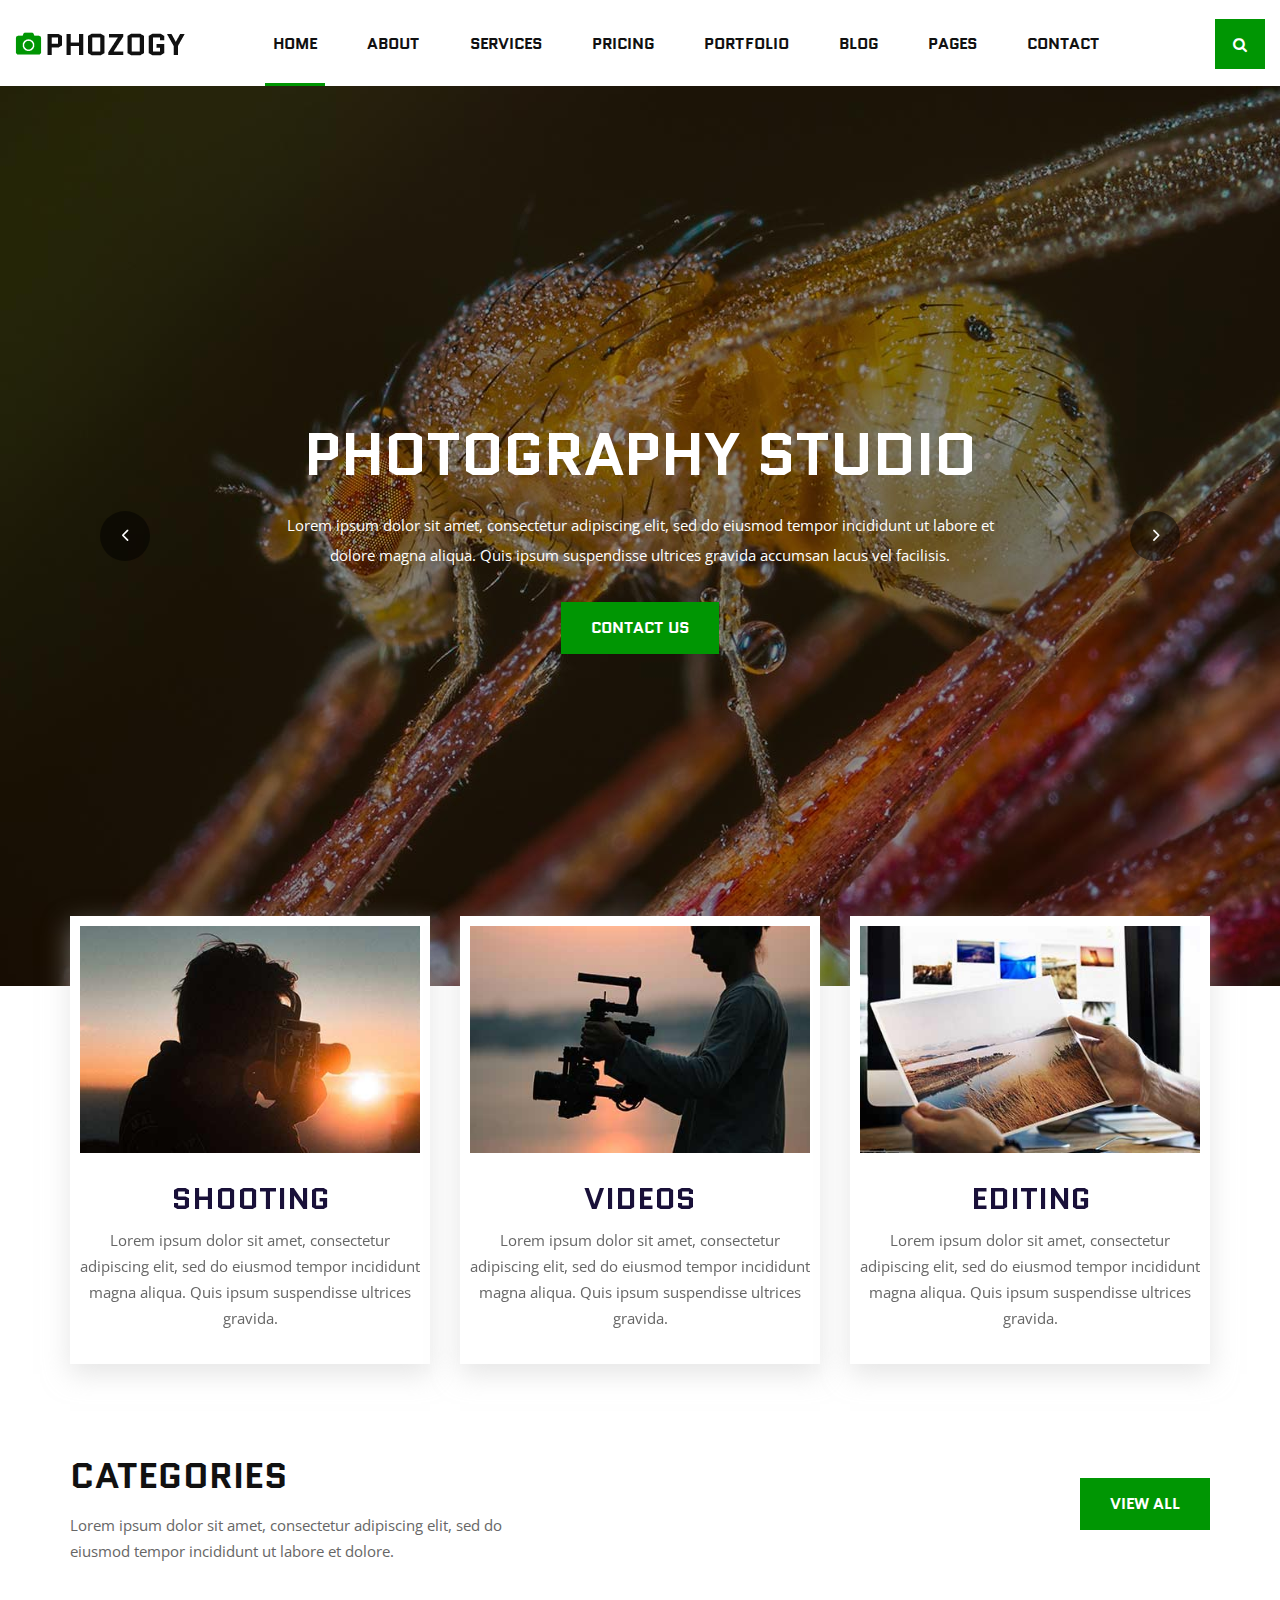
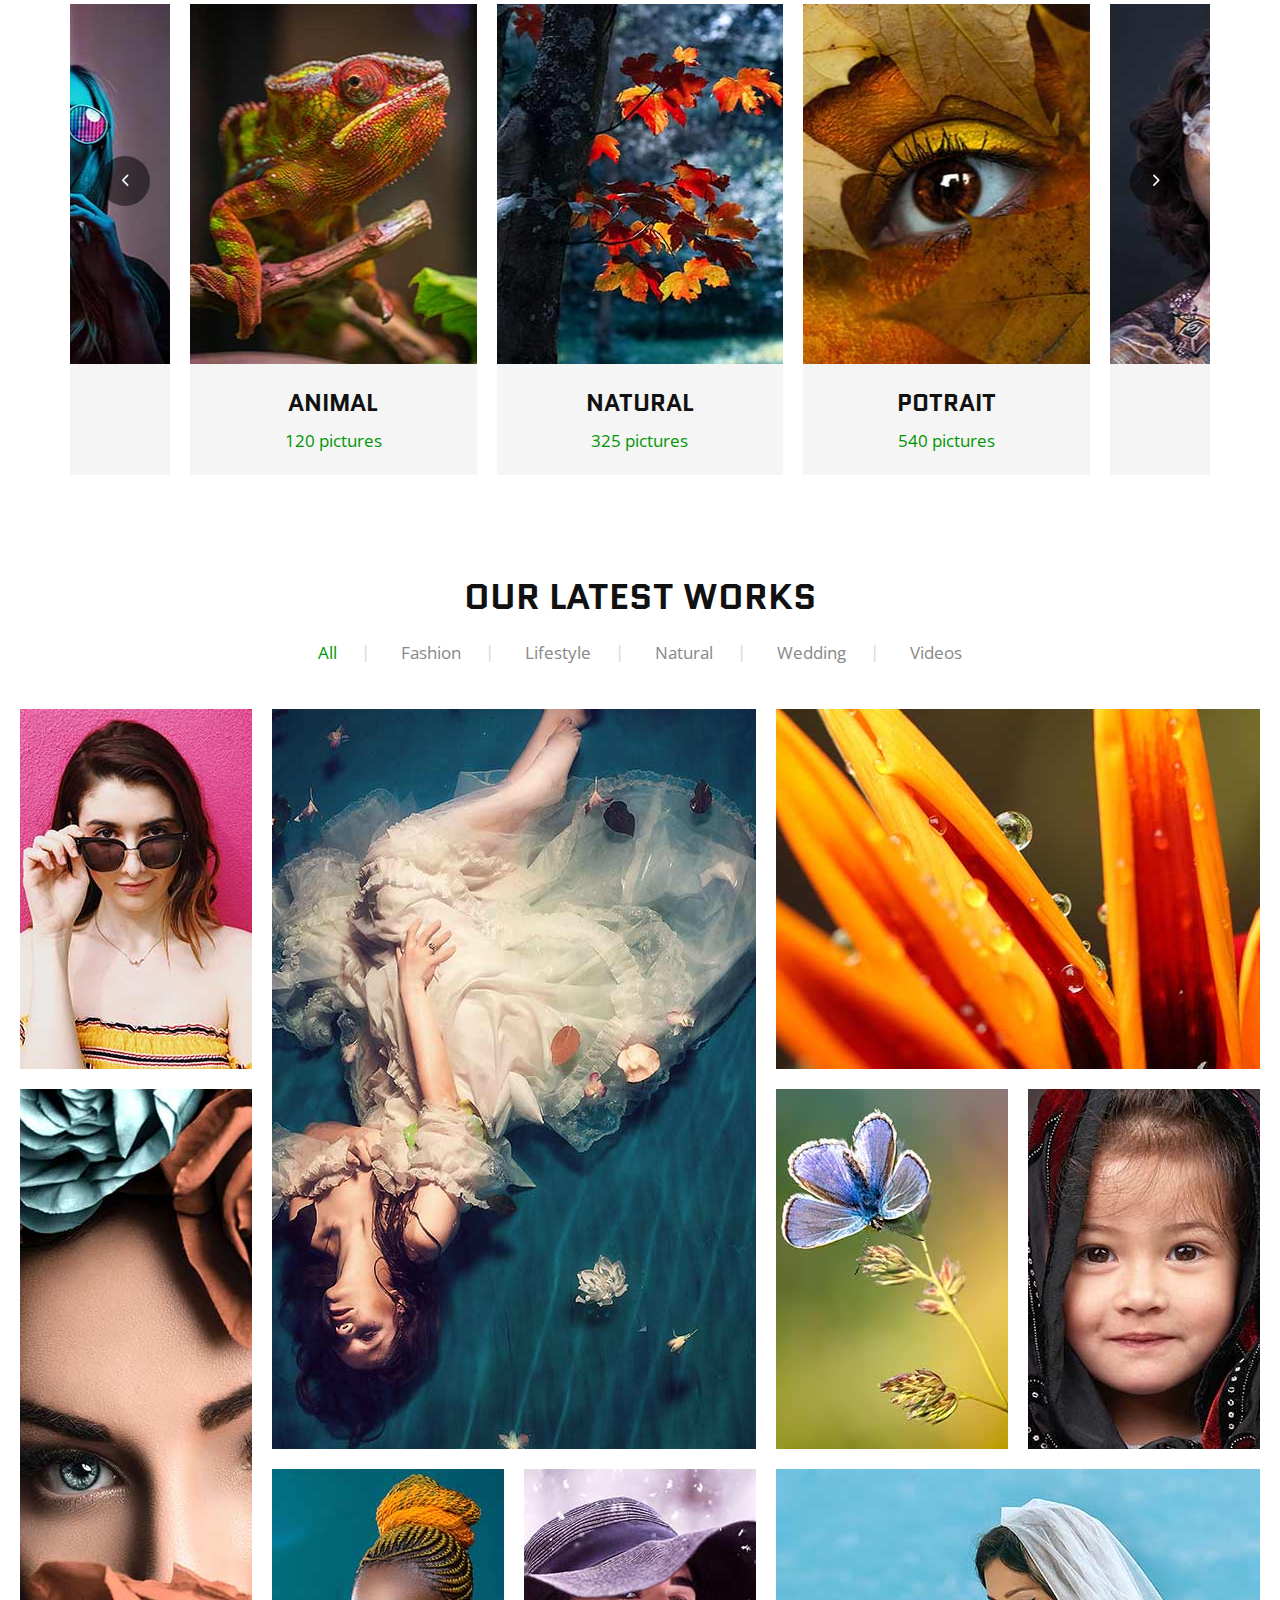
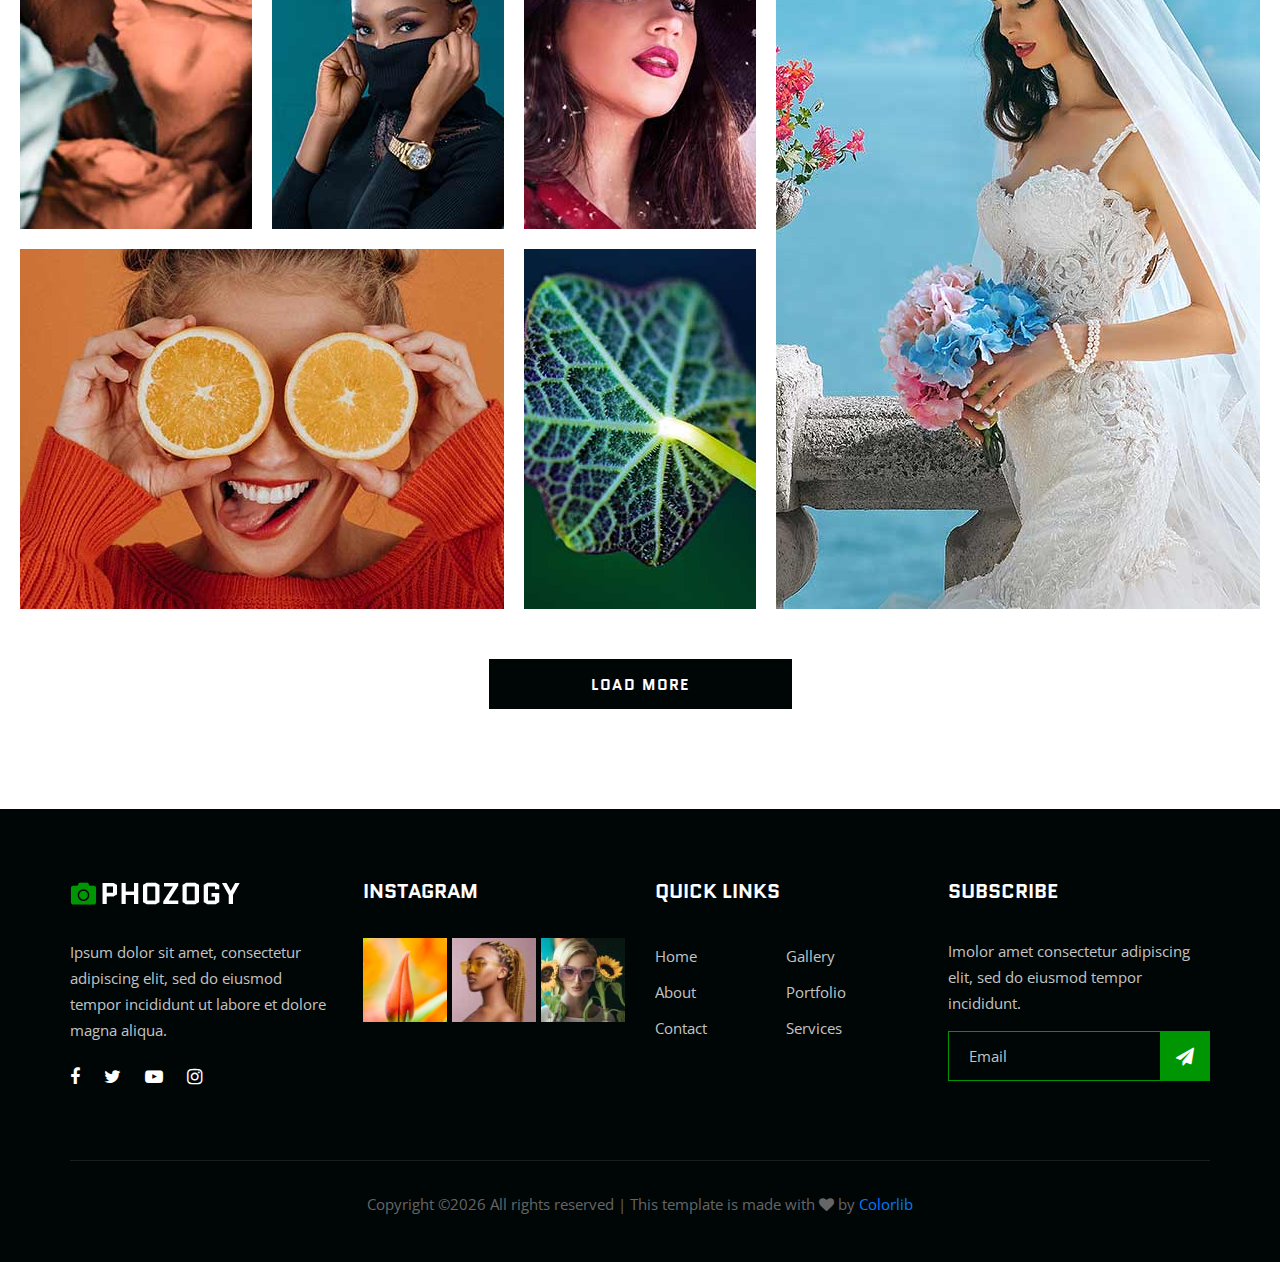
==== index.html @ abe6f46d "init" ====
<!DOCTYPE html>
<html lang="zxx">

<head>
    <meta charset="UTF-8">
    <meta name="description" content="Phozogy Template">
    <meta name="keywords" content="Phozogy, unica, creative, html">
    <meta name="viewport" content="width=device-width, initial-scale=1.0">
    <meta http-equiv="X-UA-Compatible" content="ie=edge">
    <title>Phozogy | Template</title>

    <!-- Google Font -->
    <link href="https://fonts.googleapis.com/css?family=Quantico:400,700&display=swap" rel="stylesheet">
    <link href="https://fonts.googleapis.com/css?family=Open+Sans:400,600,700&display=swap" rel="stylesheet">

    <!-- Css Styles -->
    <link rel="stylesheet" href="css/bootstrap.min.css" type="text/css">
    <link rel="stylesheet" href="css/font-awesome.min.css" type="text/css">
    <link rel="stylesheet" href="css/elegant-icons.css" type="text/css">
    <link rel="stylesheet" href="css/owl.carousel.min.css" type="text/css">
    <link rel="stylesheet" href="css/magnific-popup.css" type="text/css">
    <link rel="stylesheet" href="css/slicknav.min.css" type="text/css">
    <link rel="stylesheet" href="css/style.css" type="text/css">
</head>

<body>
    <!-- Page Preloder -->
    <div id="preloder">
        <div class="loader"></div>
    </div>

    <!-- Header Section Begin -->
    <header class="header-section">
        <div class="container-fluid">
            <div class="row">
                <div class="col-lg-12">
                    <div class="logo">
                        <a href="./index.html">
                            <img src="img/logo.png" alt="">
                        </a>
                    </div>
                    <nav class="nav-menu mobile-menu">
                        <ul>
                            <li class="active"><a href="./index.html">Home</a></li>
                            <li><a href="./about.html">About</a></li>
                            <li><a href="./services.html">Services</a></li>
                            <li><a href="./pricing.html">Pricing</a></li>
                            <li><a href="./portfolio.html">Portfolio</a></li>
                            <li><a href="./blog.html">Blog</a></li>
                            <li><a href="#">Pages</a>
                                <ul class="dropdown">
                                    <li><a href="./gallery.html">Gallery</a></li>
                                    <li><a href="./portfolio-details.html">Portfolio Details</a></li>
                                    <li><a href="./blog-details.html">Blog Details</a></li>
                                </ul>
                            </li>
                            <li><a href="./contact.html">Contact</a></li>
                        </ul>
                    </nav>
                    <div class="top-search search-switch">
                        <i class="fa fa-search"></i>
                    </div>
                    <div id="mobile-menu-wrap"></div>
                </div>
            </div>
        </div>
    </header>
    <!-- Header End -->

    <!-- Hero Section Begin -->
    <section class="hero-section">
        <div class="hs-slider owl-carousel">
            <div class="hs-item set-bg" data-setbg="img/hero/hero-1.jpg">
                <div class="container">
                    <div class="row">
                        <div class="col-lg-12">
                            <div class="hs-text">
                                <h2>Photography Studio</h2>
                                <p>Lorem ipsum dolor sit amet, consectetur adipiscing elit, sed do eiusmod tempor
                                    incididunt ut labore et<br /> dolore magna aliqua. Quis ipsum suspendisse ultrices
                                    gravida accumsan lacus vel facilisis.</p>
                                <a href="#" class="primary-btn">Contact us</a>
                            </div>
                        </div>
                    </div>
                </div>
            </div>
            <div class="hs-item set-bg" data-setbg="img/hero/hero-2.jpg">
                <div class="container">
                    <div class="row">
                        <div class="col-lg-12">
                            <div class="hs-text">
                                <h2>Photography Studio</h2>
                                <p>Lorem ipsum dolor sit amet, consectetur adipiscing elit, sed do eiusmod tempor
                                    incididunt ut labore et<br /> dolore magna aliqua. Quis ipsum suspendisse ultrices
                                    gravida accumsan lacus vel facilisis.</p>
                                <a href="#" class="primary-btn">Contact us</a>
                            </div>
                        </div>
                    </div>
                </div>
            </div>
        </div>
    </section>
    <!-- Hero Section End -->

    <!-- Services Section Begin -->
    <section class="services-section spad">
        <div class="container">
            <div class="row">
                <div class="col-lg-4 col-md-6 col-sm-6">
                    <div class="services-item">
                        <img src="img/services/service-1.jpg" alt="">
                        <h3>Shooting</h3>
                        <p>Lorem ipsum dolor sit amet, consectetur adipiscing elit, sed do eiusmod tempor incididunt
                            magna aliqua. Quis ipsum suspendisse ultrices gravida.</p>
                    </div>
                </div>
                <div class="col-lg-4 col-md-6 col-sm-6">
                    <div class="services-item">
                        <img src="img/services/service-2.jpg" alt="">
                        <h3>Videos</h3>
                        <p>Lorem ipsum dolor sit amet, consectetur adipiscing elit, sed do eiusmod tempor incididunt
                            magna aliqua. Quis ipsum suspendisse ultrices gravida.</p>
                    </div>
                </div>
                <div class="col-lg-4 col-md-6 col-sm-6">
                    <div class="services-item">
                        <img src="img/services/service-3.jpg" alt="">
                        <h3>Editing</h3>
                        <p>Lorem ipsum dolor sit amet, consectetur adipiscing elit, sed do eiusmod tempor incididunt
                            magna aliqua. Quis ipsum suspendisse ultrices gravida.</p>
                    </div>
                </div>
            </div>
        </div>
    </section>
    <!-- Services Section End -->

    <!-- Categories Section Begin -->
    <section class="categories-section">
        <div class="container">
            <div class="row">
                <div class="col-lg-6 col-md-6">
                    <div class="section-title">
                        <h2>Categories</h2>
                        <p>Lorem ipsum dolor sit amet, consectetur adipiscing elit, sed do<br /> eiusmod tempor
                            incididunt ut labore et dolore.</p>
                    </div>
                </div>
                <div class="col-lg-6 col-md-6">
                    <div class="right-btn"><a href="#" class="primary-btn">VIew all</a></div>
                </div>
            </div>
            <div class="categories-slider owl-carousel">
                <div class="cs-item">
                    <div class="cs-pic set-bg" data-setbg="img/categories/cat-1.jpg"></div>
                    <div class="cs-text">
                        <h4>Animal</h4>
                        <span>120 pictures</span>
                    </div>
                </div>
                <div class="cs-item">
                    <div class="cs-pic set-bg" data-setbg="img/categories/cat-2.jpg"></div>
                    <div class="cs-text">
                        <h4>Natural</h4>
                        <span>325 pictures</span>
                    </div>
                </div>
                <div class="cs-item">
                    <div class="cs-pic set-bg" data-setbg="img/categories/cat-3.jpg"></div>
                    <div class="cs-text">
                        <h4>Potrait</h4>
                        <span>540 pictures</span>
                    </div>
                </div>
                <div class="cs-item">
                    <div class="cs-pic set-bg" data-setbg="img/categories/cat-4.jpg"></div>
                    <div class="cs-text">
                        <h4>Animal</h4>
                        <span>120 pictures</span>
                    </div>
                </div>
                <div class="cs-item">
                    <div class="cs-pic set-bg" data-setbg="img/categories/cat-5.jpg"></div>
                    <div class="cs-text">
                        <h4>Animal</h4>
                        <span>120 pictures</span>
                    </div>
                </div>
            </div>
        </div>
    </section>
    <!-- Categories Section End -->

    <!-- Portfolio Section Begin -->
    <section class="portfolio-section spad">
        <div class="container">
            <div class="row">
                <div class="col-lg-12">
                    <div class="section-title">
                        <h2>Our latest works</h2>
                    </div>
                    <div class="filter-controls">
                        <ul>
                            <li class="active" data-filter="*">All</li>
                            <li data-filter=".fashion">Fashion</li>
                            <li data-filter=".lifestyle">Lifestyle</li>
                            <li data-filter=".natural">Natural</li>
                            <li data-filter=".wedding">Wedding</li>
                            <li data-filter=".videos">Videos</li>
                        </ul>
                    </div>
                </div>
            </div>
        </div>
        <div class="container-fluid">
            <div class="row">
                <div class="col-lg-12 p-0">
                    <div class="portfolio-filter">
                        <div class="pf-item set-bg fashion" data-setbg="img/portfolio/pf-1.jpg">
                            <a href="img/portfolio/pf-1.jpg" class="pf-icon image-popup"><span class="icon_plus"></span></a>
                            <div class="pf-text">
                                <h4>COLORS SPEAK</h4>
                                <span>Fashion</span>
                            </div>
                        </div>
                        <div class="pf-item large-width large-height set-bg lifestyle"
                            data-setbg="img/portfolio/pf-2.jpg">
                            <a href="img/portfolio/pf-2.jpg" class="pf-icon image-popup"><span class="icon_plus"></span></a>
                            <div class="pf-text">
                                <h4>COLORS SPEAK</h4>
                                <span>Fashion</span>
                            </div>
                        </div>
                        <div class="pf-item large-width set-bg natural" data-setbg="img/portfolio/pf-3.jpg">
                            <a href="img/portfolio/pf-3.jpg" class="pf-icon image-popup"><span class="icon_plus"></span></a>
                            <div class="pf-text">
                                <h4>COLORS SPEAK</h4>
                                <span>Fashion</span>
                            </div>
                        </div>
                        <div class="pf-item large-height set-bg wedding" data-setbg="img/portfolio/pf-4.jpg">
                            <a href="img/portfolio/pf-4.jpg" class="pf-icon image-popup"><span class="icon_plus"></span></a>
                            <div class="pf-text">
                                <h4>COLORS SPEAK</h4>
                                <span>Fashion</span>
                            </div>
                        </div>
                        <div class="pf-item set-bg lifestyle" data-setbg="img/portfolio/pf-7.jpg">
                            <a href="img/portfolio/pf-7.jpg" class="pf-icon image-popup"><span class="icon_plus"></span></a>
                            <div class="pf-text">
                                <h4>COLORS SPEAK</h4>
                                <span>Fashion</span>
                            </div>
                        </div>
                        <div class="pf-item set-bg natural" data-setbg="img/portfolio/pf-8.jpg">
                            <a href="img/portfolio/pf-8.jpg" class="pf-icon image-popup"><span class="icon_plus"></span></a>
                            <div class="pf-text">
                                <h4>COLORS SPEAK</h4>
                                <span>Fashion</span>
                            </div>
                        </div>
                        <div class="pf-item set-bg videos" data-setbg="img/portfolio/pf-5.jpg">
                            <a href="img/portfolio/pf-5.jpg" class="pf-icon image-popup"><span class="icon_plus"></span></a>
                            <div class="pf-text">
                                <h4>COLORS SPEAK</h4>
                                <span>Fashion</span>
                            </div>
                        </div>
                        <div class="pf-item set-bg fashion" data-setbg="img/portfolio/pf-6.jpg">
                            <a href="img/portfolio/pf-6.jpg" class="pf-icon image-popup"><span class="icon_plus"></span></a>
                            <div class="pf-text">
                                <h4>COLORS SPEAK</h4>
                                <span>Fashion</span>
                            </div>
                        </div>
                        <div class="pf-item large-width set-bg videos" data-setbg="img/portfolio/pf-10.jpg">
                            <a href="img/portfolio/pf-10.jpg" class="pf-icon image-popup"><span class="icon_plus"></span></a>
                            <div class="pf-text">
                                <h4>COLORS SPEAK</h4>
                                <span>Fashion</span>
                            </div>
                        </div>
                        <div class="pf-item set-bg fashion" data-setbg="img/portfolio/pf-11.jpg">
                            <a href="img/portfolio/pf-11.jpg" class="pf-icon image-popup"><span class="icon_plus"></span></a>
                            <div class="pf-text">
                                <h4>COLORS SPEAK</h4>
                                <span>Fashion</span>
                            </div>
                        </div>
                        <div class="pf-item large-width large-height set-bg wedding"
                            data-setbg="img/portfolio/pf-9.jpg">
                            <a href="img/portfolio/pf-9.jpg" class="pf-icon image-popup"><span class="icon_plus"></span></a>
                            <div class="pf-text">
                                <h4>COLORS SPEAK</h4>
                                <span>Fashion</span>
                            </div>
                        </div>
                    </div>
                </div>
            </div>
        </div>
        <div class="load-more-btn">
            <a href="#">Load More</a>
        </div>
    </section>
    <!-- Portfolio Section End -->

    <!-- Footer Section Begin -->
    <footer class="footer-section">
        <div class="container">
            <div class="row">
                <div class="col-lg-3 col-md-6 col-sm-6">
                    <div class="fs-about">
                        <div class="fa-logo">
                            <a href="#">
                                <img src="img/f-logo.png" alt="">
                            </a>
                        </div>
                        <p>Ipsum dolor sit amet, consectetur adipiscing elit, sed do eiusmod tempor incididunt ut labore
                            et dolore magna aliqua.</p>
                        <div class="fa-social">
                            <a href="#"><i class="fa fa-facebook"></i></a>
                            <a href="#"><i class="fa fa-twitter"></i></a>
                            <a href="#"><i class="fa fa-youtube-play"></i></a>
                            <a href="#"><i class="fa fa-instagram"></i></a>
                        </div>
                    </div>
                </div>
                <div class="col-lg-3 col-md-6 col-sm-6">
                    <div class="fs-widget">
                        <h5>Instagram</h5>
                        <div class="fw-instagram">
                            <img src="img/instagram/insta-1.jpg" alt="">
                            <img src="img/instagram/insta-2.jpg" alt="">
                            <img src="img/instagram/insta-3.jpg" alt="">
                        </div>
                    </div>
                </div>
                <div class="col-lg-3 col-md-6 col-sm-6">
                    <div class="fs-widget">
                        <h5>Quick links</h5>
                        <ul>
                            <li><a href="#">Home</a></li>
                            <li><a href="#">About</a></li>
                            <li><a href="#">Contact</a></li>
                        </ul>
                        <ul>
                            <li><a href="#">Gallery</a></li>
                            <li><a href="#">Portfolio</a></li>
                            <li><a href="#">Services</a></li>
                        </ul>
                    </div>
                </div>
                <div class="col-lg-3 col-md-6 col-sm-6">
                    <div class="fs-widget">
                        <h5>Subscribe</h5>
                        <p>Imolor amet consectetur adipiscing elit, sed do eiusmod tempor incididunt.</p>
                        <div class="fw-subscribe">
                            <form action="#">
                                <input type="text" placeholder="Email">
                                <button type="submit"><i class="fa fa-send"></i></button>
                            </form>
                        </div>
                    </div>
                </div>
                <div class="col-lg-12">
                    <div class="copyright-text">
                        <p><!-- Link back to Colorlib can't be removed. Template is licensed under CC BY 3.0. -->
  Copyright &copy;<script>document.write(new Date().getFullYear());</script> All rights reserved | This template is made with <i class="fa fa-heart" aria-hidden="true"></i> by <a href="https://colorlib.com" target="_blank">Colorlib</a>
  <!-- Link back to Colorlib can't be removed. Template is licensed under CC BY 3.0. --></p>
                    </div>
                </div>
            </div>
        </div>
    </footer>
    <!-- Footer Section End -->

    <!-- Search model Begin -->
    <div class="search-model">
        <div class="h-100 d-flex align-items-center justify-content-center">
            <div class="search-close-switch">+</div>
            <form class="search-model-form">
                <input type="text" id="search-input" placeholder="Search here.....">
            </form>
        </div>
    </div>
    <!-- Search model end -->

    <!-- Js Plugins -->
    <script src="js/jquery-3.3.1.min.js"></script>
    <script src="js/bootstrap.min.js"></script>
    <script src="js/jquery.magnific-popup.min.js"></script>
    <script src="js/isotope.pkgd.min.js"></script>
    <script src="js/masonry.pkgd.min.js"></script>
    <script src="js/jquery.slicknav.js"></script>
    <script src="js/owl.carousel.min.js"></script>
    <script src="js/main.js"></script>
</body>

</html>
---- css/elegant-icons.css ----
@font-face {
	font-family: 'ElegantIcons';
	src:url('../fonts/ElegantIcons.eot');
	src:url('../fonts/ElegantIcons.eot?#iefix') format('embedded-opentype'),
		url('../fonts/ElegantIcons.woff') format('woff'),
		url('../fonts/ElegantIcons.ttf') format('truetype'),
		url('../fonts/ElegantIcons.svg#ElegantIcons') format('svg');
	font-weight: normal;
	font-style: normal;
}

/* Use the following CSS code if you want to use data attributes for inserting your icons */
[data-icon]:before {
	font-family: 'ElegantIcons';
	content: attr(data-icon);
	speak: none;
	font-weight: normal;
	font-variant: normal;
	text-transform: none;
	line-height: 1;
	-webkit-font-smoothing: antialiased;
	-moz-osx-font-smoothing: grayscale;
}

/* Use the following CSS code if you want to have a class per icon */
/*
Instead of a list of all class selectors,
you can use the generic selector below, but it's slower:
[class*="your-class-prefix"] {
*/
.arrow_up, .arrow_down, .arrow_left, .arrow_right, .arrow_left-up, .arrow_right-up, .arrow_right-down, .arrow_left-down, .arrow-up-down, .arrow_up-down_alt, .arrow_left-right_alt, .arrow_left-right, .arrow_expand_alt2, .arrow_expand_alt, .arrow_condense, .arrow_expand, .arrow_move, .arrow_carrot-up, .arrow_carrot-down, .arrow_carrot-left, .arrow_carrot-right, .arrow_carrot-2up, .arrow_carrot-2down, .arrow_carrot-2left, .arrow_carrot-2right, .arrow_carrot-up_alt2, .arrow_carrot-down_alt2, .arrow_carrot-left_alt2, .arrow_carrot-right_alt2, .arrow_carrot-2up_alt2, .arrow_carrot-2down_alt2, .arrow_carrot-2left_alt2, .arrow_carrot-2right_alt2, .arrow_triangle-up, .arrow_triangle-down, .arrow_triangle-left, .arrow_triangle-right, .arrow_triangle-up_alt2, .arrow_triangle-down_alt2, .arrow_triangle-left_alt2, .arrow_triangle-right_alt2, .arrow_back, .icon_minus-06, .icon_plus, .icon_close, .icon_check, .icon_minus_alt2, .icon_plus_alt2, .icon_close_alt2, .icon_check_alt2, .icon_zoom-out_alt, .icon_zoom-in_alt, .icon_search, .icon_box-empty, .icon_box-selected, .icon_minus-box, .icon_plus-box, .icon_box-checked, .icon_circle-empty, .icon_circle-slelected, .icon_stop_alt2, .icon_stop, .icon_pause_alt2, .icon_pause, .icon_menu, .icon_menu-square_alt2, .icon_menu-circle_alt2, .icon_ul, .icon_ol, .icon_adjust-horiz, .icon_adjust-vert, .icon_document_alt, .icon_documents_alt, .icon_pencil, .icon_pencil-edit_alt, .icon_pencil-edit, .icon_folder-alt, .icon_folder-open_alt, .icon_folder-add_alt, .icon_info_alt, .icon_error-oct_alt, .icon_error-circle_alt, .icon_error-triangle_alt, .icon_question_alt2, .icon_question, .icon_comment_alt, .icon_chat_alt, .icon_vol-mute_alt, .icon_volume-low_alt, .icon_volume-high_alt, .icon_quotations, .icon_quotations_alt2, .icon_clock_alt, .icon_lock_alt, .icon_lock-open_alt, .icon_key_alt, .icon_cloud_alt, .icon_cloud-upload_alt, .icon_cloud-download_alt, .icon_image, .icon_images, .icon_lightbulb_alt, .icon_gift_alt, .icon_house_alt, .icon_genius, .icon_mobile, .icon_tablet, .icon_laptop, .icon_desktop, .icon_camera_alt, .icon_mail_alt, .icon_cone_alt, .icon_ribbon_alt, .icon_bag_alt, .icon_creditcard, .icon_cart_alt, .icon_paperclip, .icon_tag_alt, .icon_tags_alt, .icon_trash_alt, .icon_cursor_alt, .icon_mic_alt, .icon_compass_alt, .icon_pin_alt, .icon_pushpin_alt, .icon_map_alt, .icon_drawer_alt, .icon_toolbox_alt, .icon_book_alt, .icon_calendar, .icon_film, .icon_table, .icon_contacts_alt, .icon_headphones, .icon_lifesaver, .icon_piechart, .icon_refresh, .icon_link_alt, .icon_link, .icon_loading, .icon_blocked, .icon_archive_alt, .icon_heart_alt, .icon_star_alt, .icon_star-half_alt, .icon_star, .icon_star-half, .icon_tools, .icon_tool, .icon_cog, .icon_cogs, .arrow_up_alt, .arrow_down_alt, .arrow_left_alt, .arrow_right_alt, .arrow_left-up_alt, .arrow_right-up_alt, .arrow_right-down_alt, .arrow_left-down_alt, .arrow_condense_alt, .arrow_expand_alt3, .arrow_carrot_up_alt, .arrow_carrot-down_alt, .arrow_carrot-left_alt, .arrow_carrot-right_alt, .arrow_carrot-2up_alt, .arrow_carrot-2dwnn_alt, .arrow_carrot-2left_alt, .arrow_carrot-2right_alt, .arrow_triangle-up_alt, .arrow_triangle-down_alt, .arrow_triangle-left_alt, .arrow_triangle-right_alt, .icon_minus_alt, .icon_plus_alt, .icon_close_alt, .icon_check_alt, .icon_zoom-out, .icon_zoom-in, .icon_stop_alt, .icon_menu-square_alt, .icon_menu-circle_alt, .icon_document, .icon_documents, .icon_pencil_alt, .icon_folder, .icon_folder-open, .icon_folder-add, .icon_folder_upload, .icon_folder_download, .icon_info, .icon_error-circle, .icon_error-oct, .icon_error-triangle, .icon_question_alt, .icon_comment, .icon_chat, .icon_vol-mute, .icon_volume-low, .icon_volume-high, .icon_quotations_alt, .icon_clock, .icon_lock, .icon_lock-open, .icon_key, .icon_cloud, .icon_cloud-upload, .icon_cloud-download, .icon_lightbulb, .icon_gift, .icon_house, .icon_camera, .icon_mail, .icon_cone, .icon_ribbon, .icon_bag, .icon_cart, .icon_tag, .icon_tags, .icon_trash, .icon_cursor, .icon_mic, .icon_compass, .icon_pin, .icon_pushpin, .icon_map, .icon_drawer, .icon_toolbox, .icon_book, .icon_contacts, .icon_archive, .icon_heart, .icon_profile, .icon_group, .icon_grid-2x2, .icon_grid-3x3, .icon_music, .icon_pause_alt, .icon_phone, .icon_upload, .icon_download, .social_facebook, .social_twitter, .social_pinterest, .social_googleplus, .social_tumblr, .social_tumbleupon, .social_wordpress, .social_instagram, .social_dribbble, .social_vimeo, .social_linkedin, .social_rss, .social_deviantart, .social_share, .social_myspace, .social_skype, .social_youtube, .social_picassa, .social_googledrive, .social_flickr, .social_blogger, .social_spotify, .social_delicious, .social_facebook_circle, .social_twitter_circle, .social_pinterest_circle, .social_googleplus_circle, .social_tumblr_circle, .social_stumbleupon_circle, .social_wordpress_circle, .social_instagram_circle, .social_dribbble_circle, .social_vimeo_circle, .social_linkedin_circle, .social_rss_circle, .social_deviantart_circle, .social_share_circle, .social_myspace_circle, .social_skype_circle, .social_youtube_circle, .social_picassa_circle, .social_googledrive_alt2, .social_flickr_circle, .social_blogger_circle, .social_spotify_circle, .social_delicious_circle, .social_facebook_square, .social_twitter_square, .social_pinterest_square, .social_googleplus_square, .social_tumblr_square, .social_stumbleupon_square, .social_wordpress_square, .social_instagram_square, .social_dribbble_square, .social_vimeo_square, .social_linkedin_square, .social_rss_square, .social_deviantart_square, .social_share_square, .social_myspace_square, .social_skype_square, .social_youtube_square, .social_picassa_square, .social_googledrive_square, .social_flickr_square, .social_blogger_square, .social_spotify_square, .social_delicious_square, .icon_printer, .icon_calulator, .icon_building, .icon_floppy, .icon_drive, .icon_search-2, .icon_id, .icon_id-2, .icon_puzzle, .icon_like, .icon_dislike, .icon_mug, .icon_currency, .icon_wallet, .icon_pens, .icon_easel, .icon_flowchart, .icon_datareport, .icon_briefcase, .icon_shield, .icon_percent, .icon_globe, .icon_globe-2, .icon_target, .icon_hourglass, .icon_balance, .icon_rook, .icon_printer-alt, .icon_calculator_alt, .icon_building_alt, .icon_floppy_alt, .icon_drive_alt, .icon_search_alt, .icon_id_alt, .icon_id-2_alt, .icon_puzzle_alt, .icon_like_alt, .icon_dislike_alt, .icon_mug_alt, .icon_currency_alt, .icon_wallet_alt, .icon_pens_alt, .icon_easel_alt, .icon_flowchart_alt, .icon_datareport_alt, .icon_briefcase_alt, .icon_shield_alt, .icon_percent_alt, .icon_globe_alt, .icon_clipboard {
	font-family: 'ElegantIcons';
	speak: none;
	font-style: normal;
	font-weight: normal;
	font-variant: normal;
	text-transform: none;
	line-height: 1;
	-webkit-font-smoothing: antialiased;
}
.arrow_up:before {
	content: "\21";
}
.arrow_down:before {
	content: "\22";
}
.arrow_left:before {
	content: "\23";
}
.arrow_right:before {
	content: "\24";
}
.arrow_left-up:before {
	content: "\25";
}
.arrow_right-up:before {
	content: "\26";
}
.arrow_right-down:before {
	content: "\27";
}
.arrow_left-down:before {
	content: "\28";
}
.arrow-up-down:before {
	content: "\29";
}
.arrow_up-down_alt:before {
	content: "\2a";
}
.arrow_left-right_alt:before {
	content: "\2b";
}
.arrow_left-right:before {
	content: "\2c";
}
.arrow_expand_alt2:before {
	content: "\2d";
}
.arrow_expand_alt:before {
	content: "\2e";
}
.arrow_condense:before {
	content: "\2f";
}
.arrow_expand:before {
	content: "\30";
}
.arrow_move:before {
	content: "\31";
}
.arrow_carrot-up:before {
	content: "\32";
}
.arrow_carrot-down:before {
	content: "\33";
}
.arrow_carrot-left:before {
	content: "\34";
}
.arrow_carrot-right:before {
	content: "\35";
}
.arrow_carrot-2up:before {
	content: "\36";
}
.arrow_carrot-2down:before {
	content: "\37";
}
.arrow_carrot-2left:before {
	content: "\38";
}
.arrow_carrot-2right:before {
	content: "\39";
}
.arrow_carrot-up_alt2:before {
	content: "\3a";
}
.arrow_carrot-down_alt2:before {
	content: "\3b";
}
.arrow_carrot-left_alt2:before {
	content: "\3c";
}
.arrow_carrot-right_alt2:before {
	content: "\3d";
}
.arrow_carrot-2up_alt2:before {
	content: "\3e";
}
.arrow_carrot-2down_alt2:before {
	content: "\3f";
}
.arrow_carrot-2left_alt2:before {
	content: "\40";
}
.arrow_carrot-2right_alt2:before {
	content: "\41";
}
.arrow_triangle-up:before {
	content: "\42";
}
.arrow_triangle-down:before {
	content: "\43";
}
.arrow_triangle-left:before {
	content: "\44";
}
.arrow_triangle-right:before {
	content: "\45";
}
.arrow_triangle-up_alt2:before {
	content: "\46";
}
.arrow_triangle-down_alt2:before {
	content: "\47";
}
.arrow_triangle-left_alt2:before {
	content: "\48";
}
.arrow_triangle-right_alt2:before {
	content: "\49";
}
.arrow_back:before {
	content: "\4a";
}
.icon_minus-06:before {
	content: "\4b";
}
.icon_plus:before {
	content: "\4c";
}
.icon_close:before {
	content: "\4d";
}
.icon_check:before {
	content: "\4e";
}
.icon_minus_alt2:before {
	content: "\4f";
}
.icon_plus_alt2:before {
	content: "\50";
}
.icon_close_alt2:before {
	content: "\51";
}
.icon_check_alt2:before {
	content: "\52";
}
.icon_zoom-out_alt:before {
	content: "\53";
}
.icon_zoom-in_alt:before {
	content: "\54";
}
.icon_search:before {
	content: "\55";
}
.icon_box-empty:before {
	content: "\56";
}
.icon_box-selected:before {
	content: "\57";
}
.icon_minus-box:before {
	content: "\58";
}
.icon_plus-box:before {
	content: "\59";
}
.icon_box-checked:before {
	content: "\5a";
}
.icon_circle-empty:before {
	content: "\5b";
}
.icon_circle-slelected:before {
	content: "\5c";
}
.icon_stop_alt2:before {
	content: "\5d";
}
.icon_stop:before {
	content: "\5e";
}
.icon_pause_alt2:before {
	content: "\5f";
}
.icon_pause:before {
	content: "\60";
}
.icon_menu:before {
	content: "\61";
}
.icon_menu-square_alt2:before {
	content: "\62";
}
.icon_menu-circle_alt2:before {
	content: "\63";
}
.icon_ul:before {
	content: "\64";
}
.icon_ol:before {
	content: "\65";
}
.icon_adjust-horiz:before {
	content: "\66";
}
.icon_adjust-vert:before {
	content: "\67";
}
.icon_document_alt:before {
	content: "\68";
}
.icon_documents_alt:before {
	content: "\69";
}
.icon_pencil:before {
	content: "\6a";
}
.icon_pencil-edit_alt:before {
	content: "\6b";
}
.icon_pencil-edit:before {
	content: "\6c";
}
.icon_folder-alt:before {
	content: "\6d";
}
.icon_folder-open_alt:before {
	content: "\6e";
}
.icon_folder-add_alt:before {
	content: "\6f";
}
.icon_info_alt:before {
	content: "\70";
}
.icon_error-oct_alt:before {
	content: "\71";
}
.icon_error-circle_alt:before {
	content: "\72";
}
.icon_error-triangle_alt:before {
	content: "\73";
}
.icon_question_alt2:before {
	content: "\74";
}
.icon_question:before {
	content: "\75";
}
.icon_comment_alt:before {
	content: "\76";
}
.icon_chat_alt:before {
	content: "\77";
}
.icon_vol-mute_alt:before {
	content: "\78";
}
.icon_volume-low_alt:before {
	content: "\79";
}
.icon_volume-high_alt:before {
	content: "\7a";
}
.icon_quotations:before {
	content: "\7b";
}
.icon_quotations_alt2:before {
	content: "\7c";
}
.icon_clock_alt:before {
	content: "\7d";
}
.icon_lock_alt:before {
	content: "\7e";
}
.icon_lock-open_alt:before {
	content: "\e000";
}
.icon_key_alt:before {
	content: "\e001";
}
.icon_cloud_alt:before {
	content: "\e002";
}
.icon_cloud-upload_alt:before {
	content: "\e003";
}
.icon_cloud-download_alt:before {
	content: "\e004";
}
.icon_image:before {
	content: "\e005";
}
.icon_images:before {
	content: "\e006";
}
.icon_lightbulb_alt:before {
	content: "\e007";
}
.icon_gift_alt:before {
	content: "\e008";
}
.icon_house_alt:before {
	content: "\e009";
}
.icon_genius:before {
	content: "\e00a";
}
.icon_mobile:before {
	content: "\e00b";
}
.icon_tablet:before {
	content: "\e00c";
}
.icon_laptop:before {
	content: "\e00d";
}
.icon_desktop:before {
	content: "\e00e";
}
.icon_camera_alt:before {
	content: "\e00f";
}
.icon_mail_alt:before {
	content: "\e010";
}
.icon_cone_alt:before {
	content: "\e011";
}
.icon_ribbon_alt:before {
	content: "\e012";
}
.icon_bag_alt:before {
	content: "\e013";
}
.icon_creditcard:before {
	content: "\e014";
}
.icon_cart_alt:before {
	content: "\e015";
}
.icon_paperclip:before {
	content: "\e016";
}
.icon_tag_alt:before {
	content: "\e017";
}
.icon_tags_alt:before {
	content: "\e018";
}
.icon_trash_alt:before {
	content: "\e019";
}
.icon_cursor_alt:before {
	content: "\e01a";
}
.icon_mic_alt:before {
	content: "\e01b";
}
.icon_compass_alt:before {
	content: "\e01c";
}
.icon_pin_alt:before {
	content: "\e01d";
}
.icon_pushpin_alt:before {
	content: "\e01e";
}
.icon_map_alt:before {
	content: "\e01f";
}
.icon_drawer_alt:before {
	content: "\e020";
}
.icon_toolbox_alt:before {
	content: "\e021";
}
.icon_book_alt:before {
	content: "\e022";
}
.icon_calendar:before {
	content: "\e023";
}
.icon_film:before {
	content: "\e024";
}
.icon_table:before {
	content: "\e025";
}
.icon_contacts_alt:before {
	content: "\e026";
}
.icon_headphones:before {
	content: "\e027";
}
.icon_lifesaver:before {
	content: "\e028";
}
.icon_piechart:before {
	content: "\e029";
}
.icon_refresh:before {
	content: "\e02a";
}
.icon_link_alt:before {
	content: "\e02b";
}
.icon_link:before {
	content: "\e02c";
}
.icon_loading:before {
	content: "\e02d";
}
.icon_blocked:before {
	content: "\e02e";
}
.icon_archive_alt:before {
	content: "\e02f";
}
.icon_heart_alt:before {
	content: "\e030";
}
.icon_star_alt:before {
	content: "\e031";
}
.icon_star-half_alt:before {
	content: "\e032";
}
.icon_star:before {
	content: "\e033";
}
.icon_star-half:before {
	content: "\e034";
}
.icon_tools:before {
	content: "\e035";
}
.icon_tool:before {
	content: "\e036";
}
.icon_cog:before {
	content: "\e037";
}
.icon_cogs:before {
	content: "\e038";
}
.arrow_up_alt:before {
	content: "\e039";
}
.arrow_down_alt:before {
	content: "\e03a";
}
.arrow_left_alt:before {
	content: "\e03b";
}
.arrow_right_alt:before {
	content: "\e03c";
}
.arrow_left-up_alt:before {
	content: "\e03d";
}
.arrow_right-up_alt:before {
	content: "\e03e";
}
.arrow_right-down_alt:before {
	content: "\e03f";
}
.arrow_left-down_alt:before {
	content: "\e040";
}
.arrow_condense_alt:before {
	content: "\e041";
}
.arrow_expand_alt3:before {
	content: "\e042";
}
.arrow_carrot_up_alt:before {
	content: "\e043";
}
.arrow_carrot-down_alt:before {
	content: "\e044";
}
.arrow_carrot-left_alt:before {
	content: "\e045";
}
.arrow_carrot-right_alt:before {
	content: "\e046";
}
.arrow_carrot-2up_alt:before {
	content: "\e047";
}
.arrow_carrot-2dwnn_alt:before {
	content: "\e048";
}
.arrow_carrot-2left_alt:before {
	content: "\e049";
}
.arrow_carrot-2right_alt:before {
	content: "\e04a";
}
.arrow_triangle-up_alt:before {
	content: "\e04b";
}
.arrow_triangle-down_alt:before {
	content: "\e04c";
}
.arrow_triangle-left_alt:before {
	content: "\e04d";
}
.arrow_triangle-right_alt:before {
	content: "\e04e";
}
.icon_minus_alt:before {
	content: "\e04f";
}
.icon_plus_alt:before {
	content: "\e050";
}
.icon_close_alt:before {
	content: "\e051";
}
.icon_check_alt:before {
	content: "\e052";
}
.icon_zoom-out:before {
	content: "\e053";
}
.icon_zoom-in:before {
	content: "\e054";
}
.icon_stop_alt:before {
	content: "\e055";
}
.icon_menu-square_alt:before {
	content: "\e056";
}
.icon_menu-circle_alt:before {
	content: "\e057";
}
.icon_document:before {
	content: "\e058";
}
.icon_documents:before {
	content: "\e059";
}
.icon_pencil_alt:before {
	content: "\e05a";
}
.icon_folder:before {
	content: "\e05b";
}
.icon_folder-open:before {
	content: "\e05c";
}
.icon_folder-add:before {
	content: "\e05d";
}
.icon_folder_upload:before {
	content: "\e05e";
}
.icon_folder_download:before {
	content: "\e05f";
}
.icon_info:before {
	content: "\e060";
}
.icon_error-circle:before {
	content: "\e061";
}
.icon_error-oct:before {
	content: "\e062";
}
.icon_error-triangle:before {
	content: "\e063";
}
.icon_question_alt:before {
	content: "\e064";
}
.icon_comment:before {
	content: "\e065";
}
.icon_chat:before {
	content: "\e066";
}
.icon_vol-mute:before {
	content: "\e067";
}
.icon_volume-low:before {
	content: "\e068";
}
.icon_volume-high:before {
	content: "\e069";
}
.icon_quotations_alt:before {
	content: "\e06a";
}
.icon_clock:before {
	content: "\e06b";
}
.icon_lock:before {
	content: "\e06c";
}
.icon_lock-open:before {
	content: "\e06d";
}
.icon_key:before {
	content: "\e06e";
}
.icon_cloud:before {
	content: "\e06f";
}
.icon_cloud-upload:before {
	content: "\e070";
}
.icon_cloud-download:before {
	content: "\e071";
}
.icon_lightbulb:before {
	content: "\e072";
}
.icon_gift:before {
	content: "\e073";
}
.icon_house:before {
	content: "\e074";
}
.icon_camera:before {
	content: "\e075";
}
.icon_mail:before {
	content: "\e076";
}
.icon_cone:before {
	content: "\e077";
}
.icon_ribbon:before {
	content: "\e078";
}
.icon_bag:before {
	content: "\e079";
}
.icon_cart:before {
	content: "\e07a";
}
.icon_tag:before {
	content: "\e07b";
}
.icon_tags:before {
	content: "\e07c";
}
.icon_trash:before {
	content: "\e07d";
}
.icon_cursor:before {
	content: "\e07e";
}
.icon_mic:before {
	content: "\e07f";
}
.icon_compass:before {
	content: "\e080";
}
.icon_pin:before {
	content: "\e081";
}
.icon_pushpin:before {
	content: "\e082";
}
.icon_map:before {
	content: "\e083";
}
.icon_drawer:before {
	content: "\e084";
}
.icon_toolbox:before {
	content: "\e085";
}
.icon_book:before {
	content: "\e086";
}
.icon_contacts:before {
	content: "\e087";
}
.icon_archive:before {
	content: "\e088";
}
.icon_heart:before {
	content: "\e089";
}
.icon_profile:before {
	content: "\e08a";
}
.icon_group:before {
	content: "\e08b";
}
.icon_grid-2x2:before {
	content: "\e08c";
}
.icon_grid-3x3:before {
	content: "\e08d";
}
.icon_music:before {
	content: "\e08e";
}
.icon_pause_alt:before {
	content: "\e08f";
}
.icon_phone:before {
	content: "\e090";
}
.icon_upload:before {
	content: "\e091";
}
.icon_download:before {
	content: "\e092";
}
.social_facebook:before {
	content: "\e093";
}
.social_twitter:before {
	content: "\e094";
}
.social_pinterest:before {
	content: "\e095";
}
.social_googleplus:before {
	content: "\e096";
}
.social_tumblr:before {
	content: "\e097";
}
.social_tumbleupon:before {
	content: "\e098";
}
.social_wordpress:before {
	content: "\e099";
}
.social_instagram:before {
	content: "\e09a";
}
.social_dribbble:before {
	content: "\e09b";
}
.social_vimeo:before {
	content: "\e09c";
}
.social_linkedin:before {
	content: "\e09d";
}
.social_rss:before {
	content: "\e09e";
}
.social_deviantart:before {
	content: "\e09f";
}
.social_share:before {
	content: "\e0a0";
}
.social_myspace:before {
	content: "\e0a1";
}
.social_skype:before {
	content: "\e0a2";
}
.social_youtube:before {
	content: "\e0a3";
}
.social_picassa:before {
	content: "\e0a4";
}
.social_googledrive:before {
	content: "\e0a5";
}
.social_flickr:before {
	content: "\e0a6";
}
.social_blogger:before {
	content: "\e0a7";
}
.social_spotify:before {
	content: "\e0a8";
}
.social_delicious:before {
	content: "\e0a9";
}
.social_facebook_circle:before {
	content: "\e0aa";
}
.social_twitter_circle:before {
	content: "\e0ab";
}
.social_pinterest_circle:before {
	content: "\e0ac";
}
.social_googleplus_circle:before {
	content: "\e0ad";
}
.social_tumblr_circle:before {
	content: "\e0ae";
}
.social_stumbleupon_circle:before {
	content: "\e0af";
}
.social_wordpress_circle:before {
	content: "\e0b0";
}
.social_instagram_circle:before {
	content: "\e0b1";
}
.social_dribbble_circle:before {
	content: "\e0b2";
}
.social_vimeo_circle:before {
	content: "\e0b3";
}
.social_linkedin_circle:before {
	content: "\e0b4";
}
.social_rss_circle:before {
	content: "\e0b5";
}
.social_deviantart_circle:before {
	content: "\e0b6";
}
.social_share_circle:before {
	content: "\e0b7";
}
.social_myspace_circle:before {
	content: "\e0b8";
}
.social_skype_circle:before {
	content: "\e0b9";
}
.social_youtube_circle:before {
	content: "\e0ba";
}
.social_picassa_circle:before {
	content: "\e0bb";
}
.social_googledrive_alt2:before {
	content: "\e0bc";
}
.social_flickr_circle:before {
	content: "\e0bd";
}
.social_blogger_circle:before {
	content: "\e0be";
}
.social_spotify_circle:before {
	content: "\e0bf";
}
.social_delicious_circle:before {
	content: "\e0c0";
}
.social_facebook_square:before {
	content: "\e0c1";
}
.social_twitter_square:before {
	content: "\e0c2";
}
.social_pinterest_square:before {
	content: "\e0c3";
}
.social_googleplus_square:before {
	content: "\e0c4";
}
.social_tumblr_square:before {
	content: "\e0c5";
}
.social_stumbleupon_square:before {
	content: "\e0c6";
}
.social_wordpress_square:before {
	content: "\e0c7";
}
.social_instagram_square:before {
	content: "\e0c8";
}
.social_dribbble_square:before {
	content: "\e0c9";
}
.social_vimeo_square:before {
	content: "\e0ca";
}
.social_linkedin_square:before {
	content: "\e0cb";
}
.social_rss_square:before {
	content: "\e0cc";
}
.social_deviantart_square:before {
	content: "\e0cd";
}
.social_share_square:before {
	content: "\e0ce";
}
.social_myspace_square:before {
	content: "\e0cf";
}
.social_skype_square:before {
	content: "\e0d0";
}
.social_youtube_square:before {
	content: "\e0d1";
}
.social_picassa_square:before {
	content: "\e0d2";
}
.social_googledrive_square:before {
	content: "\e0d3";
}
.social_flickr_square:before {
	content: "\e0d4";
}
.social_blogger_square:before {
	content: "\e0d5";
}
.social_spotify_square:before {
	content: "\e0d6";
}
.social_delicious_square:before {
	content: "\e0d7";
}
.icon_printer:before {
	content: "\e103";
}
.icon_calulator:before {
	content: "\e0ee";
}
.icon_building:before {
	content: "\e0ef";
}
.icon_floppy:before {
	content: "\e0e8";
}
.icon_drive:before {
	content: "\e0ea";
}
.icon_search-2:before {
	content: "\e101";
}
.icon_id:before {
	content: "\e107";
}
.icon_id-2:before {
	content: "\e108";
}
.icon_puzzle:before {
	content: "\e102";
}
.icon_like:before {
	content: "\e106";
}
.icon_dislike:before {
	content: "\e0eb";
}
.icon_mug:before {
	content: "\e105";
}
.icon_currency:before {
	content: "\e0ed";
}
.icon_wallet:before {
	content: "\e100";
}
.icon_pens:before {
	content: "\e104";
}
.icon_easel:before {
	content: "\e0e9";
}
.icon_flowchart:before {
	content: "\e109";
}
.icon_datareport:before {
	content: "\e0ec";
}
.icon_briefcase:before {
	content: "\e0fe";
}
.icon_shield:before {
	content: "\e0f6";
}
.icon_percent:before {
	content: "\e0fb";
}
.icon_globe:before {
	content: "\e0e2";
}
.icon_globe-2:before {
	content: "\e0e3";
}
.icon_target:before {
	content: "\e0f5";
}
.icon_hourglass:before {
	content: "\e0e1";
}
.icon_balance:before {
	content: "\e0ff";
}
.icon_rook:before {
	content: "\e0f8";
}
.icon_printer-alt:before {
	content: "\e0fa";
}
.icon_calculator_alt:before {
	content: "\e0e7";
}
.icon_building_alt:before {
	content: "\e0fd";
}
.icon_floppy_alt:before {
	content: "\e0e4";
}
.icon_drive_alt:before {
	content: "\e0e5";
}
.icon_search_alt:before {
	content: "\e0f7";
}
.icon_id_alt:before {
	content: "\e0e0";
}
.icon_id-2_alt:before {
	content: "\e0fc";
}
.icon_puzzle_alt:before {
	content: "\e0f9";
}
.icon_like_alt:before {
	content: "\e0dd";
}
.icon_dislike_alt:before {
	content: "\e0f1";
}
.icon_mug_alt:before {
	content: "\e0dc";
}
.icon_currency_alt:before {
	content: "\e0f3";
}
.icon_wallet_alt:before {
	content: "\e0d8";
}
.icon_pens_alt:before {
	content: "\e0db";
}
.icon_easel_alt:before {
	content: "\e0f0";
}
.icon_flowchart_alt:before {
	content: "\e0df";
}
.icon_datareport_alt:before {
	content: "\e0f2";
}
.icon_briefcase_alt:before {
	content: "\e0f4";
}
.icon_shield_alt:before {
	content: "\e0d9";
}
.icon_percent_alt:before {
	content: "\e0da";
}
.icon_globe_alt:before {
	content: "\e0de";
}
.icon_clipboard:before {
	content: "\e0e6";
}


	.glyph {
		float: left;
		text-align: center;
		padding: .75em;
		margin: .4em 1.5em .75em 0;
		width: 6em;
text-shadow: none;
	}
        .glyph_big {
        font-size: 128px;
        color: #59c5dc;
        float: left;
        margin-right: 20px;
        }

        .glyph div { padding-bottom: 10px;}

	.glyph input {
		font-family: consolas, monospace;
		font-size: 12px;
		width: 100%;
		text-align: center;
		border: 0;
		box-shadow: 0 0 0 1px #ccc;
		padding: .2em;
                -moz-border-radius: 5px;
                -webkit-border-radius: 5px;
	}
	.centered {
		margin-left: auto;
		margin-right: auto;
	}
	.glyph .fs1 {
		font-size: 2em;
	}
---- css/style.css ----
/******************************************************************
  Template Name: Phozogy
  Description:  Phozogy photography HTML Template
  Author: Colorlib
  Author URI: https://colorlib.com
  Version: 1.0
  Created: Colorlib
******************************************************************/

/*------------------------------------------------------------------
[Table of contents]

1.  Template default CSS
	1.1	Variables
	1.2	Mixins
	1.3	Flexbox
	1.4	Reset
2.  Helper Css
3.  Header Section
4.  Hero Section
5.  Service Section
6.  Categories Section
7.  Portfolio Section
8.  Trainer Section
9.  Contact
10.  Footer Style

-------------------------------------------------------------------*/

/*----------------------------------------*/

/* Template default CSS
/*----------------------------------------*/

html,
body {
	height: 100%;
	font-family: "Open Sans", sans-serif;
	-webkit-font-smoothing: antialiased;
	font-smoothing: antialiased;
}

h1,
h2,
h3,
h4,
h5,
h6 {
	margin: 0;
	color: #111111;
	font-weight: 400;
	font-family: "Quantico", sans-serif;
}

h1 {
	font-size: 70px;
}

h2 {
	font-size: 36px;
}

h3 {
	font-size: 30px;
}

h4 {
	font-size: 24px;
}

h5 {
	font-size: 18px;
}

h6 {
	font-size: 16px;
}

p {
	font-size: 15px;
	font-family: "Open Sans", sans-serif;
	color: #666666;
	font-weight: 400;
	line-height: 26px;
	margin: 0 0 15px 0;
}

img {
	max-width: 100%;
}

input:focus,
select:focus,
button:focus,
textarea:focus {
	outline: none;
}

a:hover,
a:focus {
	text-decoration: none;
	outline: none;
	color: #fff;
}

ul,
ol {
	padding: 0;
	margin: 0;
}

/*---------------------
  Helper CSS
-----------------------*/

.section-title {
	margin-bottom: 40px;
}

.section-title h2 {
	color: #111111;
	font-weight: 700;
	text-transform: uppercase;
	margin-bottom: 15px;
}

.section-title p {
	color: #666666;
}

.set-bg {
	background-repeat: no-repeat;
	background-size: cover;
	background-position: top center;
}

.spad {
	padding-top: 100px;
	padding-bottom: 100px;
}

.spad-2 {
	padding-top: 50px;
	padding-bottom: 70px;
}

.text-white h1,
.text-white h2,
.text-white h3,
.text-white h4,
.text-white h5,
.text-white h6,
.text-white p,
.text-white span,
.text-white li,
.text-white a {
	color: #fff;
}

/* buttons */

.primary-btn {
	display: inline-block;
	font-size: 16px;
	padding: 14px 30px;
	color: #ffffff;
	background: #009603;
	text-transform: uppercase;
	font-weight: 700;
	font-family: "Quantico", sans-serif;
}

.site-btn {
	font-size: 15px;
	color: #ffffff;
	font-weight: 700;
	text-transform: uppercase;
	letter-spacing: 2px;
	font-family: "Quantico", sans-serif;
	display: inline-block;
	padding: 14px 30px 12px;
	background: #009603;
	border: none;
}

/* Preloder */

#preloder {
	position: fixed;
	width: 100%;
	height: 100%;
	top: 0;
	left: 0;
	z-index: 999999;
	background: #000;
}

.loader {
	width: 40px;
	height: 40px;
	position: absolute;
	top: 50%;
	left: 50%;
	margin-top: -13px;
	margin-left: -13px;
	border-radius: 60px;
	animation: loader 0.8s linear infinite;
	-webkit-animation: loader 0.8s linear infinite;
}

@keyframes loader {
	0% {
		-webkit-transform: rotate(0deg);
		transform: rotate(0deg);
		border: 4px solid #f44336;
		border-left-color: transparent;
	}
	50% {
		-webkit-transform: rotate(180deg);
		transform: rotate(180deg);
		border: 4px solid #673ab7;
		border-left-color: transparent;
	}
	100% {
		-webkit-transform: rotate(360deg);
		transform: rotate(360deg);
		border: 4px solid #f44336;
		border-left-color: transparent;
	}
}

@-webkit-keyframes loader {
	0% {
		-webkit-transform: rotate(0deg);
		border: 4px solid #f44336;
		border-left-color: transparent;
	}
	50% {
		-webkit-transform: rotate(180deg);
		border: 4px solid #673ab7;
		border-left-color: transparent;
	}
	100% {
		-webkit-transform: rotate(360deg);
		border: 4px solid #f44336;
		border-left-color: transparent;
	}
}

.spacial-controls {
	position: fixed;
	width: 111px;
	height: 91px;
	top: 0;
	right: 0;
	z-index: 999;
}

.spacial-controls .search-switch {
	display: block;
	height: 100%;
	padding-top: 30px;
	background: #323232;
	text-align: center;
	cursor: pointer;
}

.search-model {
	display: none;
	position: fixed;
	width: 100%;
	height: 100%;
	left: 0;
	top: 0;
	background: #000;
	z-index: 99999;
}

.search-model-form {
	padding: 0 15px;
}

.search-model-form input {
	width: 500px;
	font-size: 40px;
	border: none;
	border-bottom: 2px solid #333;
	background: none;
	color: #999;
}

.search-close-switch {
	position: absolute;
	width: 50px;
	height: 50px;
	background: #333;
	color: #fff;
	text-align: center;
	border-radius: 50%;
	font-size: 28px;
	line-height: 28px;
	top: 30px;
	cursor: pointer;
	-webkit-transform: rotate(45deg);
	-ms-transform: rotate(45deg);
	transform: rotate(45deg);
	display: -webkit-box;
	display: -ms-flexbox;
	display: flex;
	-webkit-box-align: center;
	-ms-flex-align: center;
	align-items: center;
	-webkit-box-pack: center;
	-ms-flex-pack: center;
	justify-content: center;
}

/*---------------------
  Header
-----------------------*/

.header-section.header-normal {
	-webkit-box-shadow: 0px 5px 25px rgba(170, 170, 170, 0.1);
	box-shadow: 0px 5px 25px rgba(170, 170, 170, 0.1);
}

.logo {
	float: left;
	padding: 30px 0;
	margin-right: 80px;
}

.logo a {
	display: inline-block;
}

.nav-menu {
	float: left;
}

.nav-menu ul li {
	list-style: none;
	display: inline-block;
	margin-right: 30px;
	position: relative;
}

.nav-menu ul li:last-child {
	margin-right: 0;
}

.nav-menu ul li:hover .dropdown {
	top: 86px;
	opacity: 1;
	visibility: visible;
}

.nav-menu ul li:hover>a:after {
	opacity: 1;
}

.nav-menu ul li.active a:after {
	opacity: 1;
}

.nav-menu ul li a {
	font-size: 16px;
	font-weight: 700;
	text-transform: uppercase;
	color: #111111;
	display: block;
	padding: 32px 8px 30px;
	position: relative;
	font-family: "Quantico", sans-serif;
}

.nav-menu ul li a:after {
	position: absolute;
	left: 0;
	bottom: 0;
	height: 3px;
	width: 100%;
	background: #009603;
	content: "";
	opacity: 0;
	-webkit-transition: all 0.3s;
	-o-transition: all 0.3s;
	transition: all 0.3s;
}

.nav-menu ul li .dropdown {
	position: absolute;
	left: 0;
	top: 105px;
	background: #111111;
	width: 180px;
	z-index: 99;
	opacity: 0;
	visibility: hidden;
	-webkit-transition: all 0.3s;
	-o-transition: all 0.3s;
	transition: all 0.3s;
}

.nav-menu ul li .dropdown li {
	display: block;
	margin-right: 0;
}

.nav-menu ul li .dropdown li a {
	color: #ffffff;
	padding: 5px 18px;
	font-weight: 400;
	text-transform: capitalize;
}

.nav-menu ul li .dropdown li a:after {
	display: none;
}

.top-search {
	font-size: 15px;
	height: 50px;
	width: 50px;
	color: #ffffff;
	background: #009603;
	line-height: 50px;
	text-align: center;
	cursor: pointer;
	float: right;
	margin: 19px 0 16px;
}

.slicknav_menu {
	display: none;
}

/*---------------------
  Hero
-----------------------*/

.hs-slider.owl-carousel .owl-item.active .hs-text h2 {
	top: 0;
	opacity: 1;
}

.hs-slider.owl-carousel .owl-item.active .hs-text p {
	top: 0;
	opacity: 1;
}

.hs-slider.owl-carousel .owl-item.active .hs-text .primary-btn {
	top: 0;
	opacity: 1;
}

.hs-slider.owl-carousel .owl-nav button {
	font-size: 24px;
	color: #ffffff;
	height: 50px;
	width: 50px;
	line-height: 50px;
	text-align: center;
	background: rgba(0, 0, 0, 0.5);
	border-radius: 50%;
	position: absolute;
	left: 100px;
	top: 50%;
	-webkit-transform: translateY(-25px);
	-ms-transform: translateY(-25px);
	transform: translateY(-25px);
}

.hs-slider.owl-carousel .owl-nav button.owl-next {
	left: auto;
	right: 100px;
}

.hs-item {
	height: 900px;
	display: -webkit-box;
	display: -ms-flexbox;
	display: flex;
	-webkit-box-align: center;
	-ms-flex-align: center;
	align-items: center;
	text-align: center;
}

.hs-item .hs-text h2 {
	font-size: 60px;
	color: #ffffff;
	font-weight: 700;
	text-transform: uppercase;
	margin-bottom: 20px;
	position: relative;
	top: 100px;
	-webkit-transition: all 0.3s ease-out;
	-o-transition: all 0.3s ease-out;
	transition: all 0.3s ease-out;
	opacity: 0;
}

.hs-item .hs-text p {
	color: #ffffff;
	line-height: 30px;
	margin-bottom: 32px;
	position: relative;
	top: 100px;
	-webkit-transition: all 0.5s ease-out;
	-o-transition: all 0.5s ease-out;
	transition: all 0.5s ease-out;
	opacity: 0;
}

.hs-item .hs-text .primary-btn {
	position: relative;
	top: 100px;
	-webkit-transition: all 0.7s ease-out;
	-o-transition: all 0.7s ease-out;
	transition: all 0.7s ease-out;
	opacity: 0;
}

/*---------------------
  Services
-----------------------*/

.services-section {
	padding-top: 0;
	padding-bottom: 60px;
}

.services-section.services-normal .container {
	margin-top: 0;
}

.services-section .container {
	position: relative;
	margin-top: -70px;
	z-index: 99;
}

.services-item {
	text-align: center;
	padding: 10px 10px 18px 10px;
	background: #ffffff;
	-webkit-box-shadow: 0px 10px 25px rgba(206, 206, 206, 0.5);
	box-shadow: 0px 10px 25px rgba(206, 206, 206, 0.5);
	margin-bottom: 30px;
}

.services-item img {
	margin-bottom: 28px;
	min-width: 100%;
}

.services-item h3 {
	color: #191039;
	font-weight: 700;
	text-transform: uppercase;
	margin-bottom: 10px;
}

/*---------------------
  Categories Section
-----------------------*/

.right-btn {
	text-align: right;
	padding-top: 24px;
}

.categories-slider.owl-carousel .owl-item.active .cs-item .cs-text h4 {
	opacity: 1;
}

.categories-slider.owl-carousel .owl-item.active .cs-item .cs-text span {
	opacity: 1;
}

.categories-slider.owl-carousel .owl-nav button {
	font-size: 24px;
	color: #ffffff;
	height: 50px;
	width: 50px;
	line-height: 50px;
	text-align: center;
	background: rgba(0, 0, 0, 0.5);
	border-radius: 50%;
	position: absolute;
	left: 30px;
	top: 152px;
}

.categories-slider.owl-carousel .owl-nav button.owl-next {
	left: auto;
	right: 30px;
}

.cs-item {
	text-align: center;
	width: 100%;
	background: #f5f5f5;
}

.cs-item .cs-pic {
	height: 360px;
}

.cs-item .cs-text {
	padding: 25px 0 22px;
}

.cs-item .cs-text h4 {
	color: #111111;
	font-weight: 700;
	text-transform: uppercase;
	margin-bottom: 10px;
	opacity: 0;
	-webkit-transition: all 0.3s;
	-o-transition: all 0.3s;
	transition: all 0.3s;
}

.cs-item .cs-text span {
	font-size: 17px;
	color: #009603;
	display: block;
	opacity: 0;
	-webkit-transition: all 0.3s;
	-o-transition: all 0.3s;
	transition: all 0.3s;
}

/*---------------------
  Portfolio
-----------------------*/

.portfolio-section .container-fluid {
	padding-left: 35px;
}

.portfolio-section.portfolio-page {
	padding-top: 0;
}

.portfolio-section .section-title {
	margin-bottom: 22px;
	text-align: center;
}

.portfolio-section .section-title h2 {
	margin-bottom: 0;
}

.filter-controls {
	margin-bottom: 43px;
	text-align: center;
}

.filter-controls ul li {
	font-size: 17px;
	color: #888888;
	display: inline-block;
	list-style: none;
	margin-right: 60px;
	position: relative;
	cursor: pointer;
}

.filter-controls ul li.active {
	color: #009603;
}

.filter-controls ul li:after {
	position: absolute;
	right: -33px;
	top: -1px;
	content: "|";
	color: #d7d7d7;
}

.filter-controls ul li:last-child {
	margin-right: 0;
}

.filter-controls ul li:last-child:after {
	display: none;
}

.portfolio-filter .pf-item {
	width: calc(20% - 20px);
	height: 360px;
	float: left;
	margin-right: 20px;
	margin-bottom: 20px;
	position: relative;
	z-index: 1;
	display: -webkit-box;
	display: -ms-flexbox;
	display: flex;
	-webkit-box-align: center;
	-ms-flex-align: center;
	align-items: center;
	-webkit-box-pack: center;
	-ms-flex-pack: center;
	justify-content: center;
	overflow: hidden;
}

.portfolio-filter .pf-item:after {
	position: absolute;
	left: 0;
	top: 0;
	width: 100%;
	height: 100%;
	background: rgba(0, 0, 0, 0.6);
	content: "";
	z-index: -1;
	opacity: 0;
	-webkit-transition: all 0.3s;
	-o-transition: all 0.3s;
	transition: all 0.3s;
}

.portfolio-filter .pf-item .pf-icon {
	font-size: 36px;
	color: #ffffff;
	opacity: 0;
	-webkit-transition: all 0.3s;
	-o-transition: all 0.3s;
	transition: all 0.3s;
}

.portfolio-filter .pf-item:hover:after {
	opacity: 1;
}

.portfolio-filter .pf-item:hover .pf-icon {
	opacity: 1;
}

.portfolio-filter .pf-item:hover .pf-text {
	bottom: 25px;
}

.portfolio-filter .pf-item:hover .pf-text h4 {
	opacity: 1;
	top: 0;
}

.portfolio-filter .pf-item:hover .pf-text span {
	opacity: 1;
	top: 0;
}

.portfolio-filter .pf-item .pf-text {
	text-align: center;
	position: absolute;
	left: 0;
	bottom: -100px;
	width: 100%;
}

.portfolio-filter .pf-item .pf-text h4 {
	color: #ffffff;
	font-weight: 700;
	text-align: center;
	margin-bottom: 5px;
	position: relative;
	top: 20px;
	-webkit-transition: all 0.4s;
	-o-transition: all 0.4s;
	transition: all 0.4s;
}

.portfolio-filter .pf-item .pf-text span {
	font-size: 15px;
	color: #009603;
	position: relative;
	top: 40px;
	-webkit-transition: all 0.6s;
	-o-transition: all 0.6s;
	transition: all 0.6s;
}

.portfolio-filter .pf-item.large-width {
	width: calc(40% - 20px);
}

.portfolio-filter .pf-item.large-height {
	height: 740px;
}

.load-more-btn {
	text-align: center;
	margin-top: 30px;
	overflow: hidden;
}

.load-more-btn.portfolio-btn a {
	background: #009603;
}

.load-more-btn a {
	font-size: 15px;
	color: #ffffff;
	font-weight: 700;
	text-transform: uppercase;
	letter-spacing: 2px;
	display: inline-block;
	padding: 15px 102px 13px;
	background: #000606;
	font-family: "Quantico", sans-serif;
}

/*---------------------
  Footer
-----------------------*/

.footer-section {
	background: #000606;
	padding-top: 70px;
}

.fs-about {
	margin-bottom: 30px;
}

.fs-about .fa-logo {
	margin-bottom: 34px;
}

.fs-about p {
	color: #c4c4c4;
	margin-bottom: 20px;
}

.fs-about .fa-social a {
	display: inline-block;
	font-size: 18px;
	color: #ffffff;
	margin-right: 20px;
}

.fs-about .fa-social a:last-child {
	margin-right: 0;
}

.fs-widget {
	margin-bottom: 30px;
	overflow: hidden;
}

.fs-widget h5 {
	font-size: 20px;
	color: #ffffff;
	font-weight: 700;
	text-transform: uppercase;
	margin-bottom: 35px;
}

.fs-widget .fw-instagram {
	margin-right: -5px;
	overflow: hidden;
}

.fs-widget .fw-instagram img {
	width: calc(33.33% - 5px);
	margin-right: 5px;
	float: left;
}

.fs-widget ul {
	width: 50%;
	float: left;
}

.fs-widget ul li {
	list-style: none;
}

.fs-widget ul li a {
	font-size: 15px;
	color: #c4c4c4;
	line-height: 36px;
}

.fs-widget p {
	color: #c4c4c4;
}

.fs-widget .fw-subscribe form {
	position: relative;
}

.fs-widget .fw-subscribe form input {
	width: 100%;
	height: 50px;
	font-size: 15px;
	color: #c4c4c4;
	padding-left: 20px;
	border: 1px solid #009603;
	background: transparent;
}

.fs-widget .fw-subscribe form input::-webkit-input-placeholder {
	color: #c4c4c4;
}

.fs-widget .fw-subscribe form input::-moz-placeholder {
	color: #c4c4c4;
}

.fs-widget .fw-subscribe form input:-ms-input-placeholder {
	color: #c4c4c4;
}

.fs-widget .fw-subscribe form input::-ms-input-placeholder {
	color: #c4c4c4;
}

.fs-widget .fw-subscribe form input::placeholder {
	color: #c4c4c4;
}

.fs-widget .fw-subscribe form button {
	font-size: 18px;
	color: #ffffff;
	background: #009603;
	height: 50px;
	width: 50px;
	border: none;
	position: absolute;
	right: 0;
	top: 0;
}

.copyright-text {
	font-size: 15px;
	color: #c4c4c4;
	text-align: center;
	border-top: 1px solid #181d1d;
	padding: 30px 0;
	margin-top: 40px;
}

/*---------------------
  Breadcrumb
-----------------------*/

.breadcrumb-option {
	padding-top: 55px;
}

.breadcrumb-option .bo-links a {
	font-size: 15px;
	color: #111111;
	margin-right: 20px;
	position: relative;
}

.breadcrumb-option .bo-links a i {
	margin-right: 5px;
}

.breadcrumb-option .bo-links a:after {
	position: absolute;
	right: -18px;
	top: 1px;
	content: "5";
	font-family: "ElegantIcons";
}

.breadcrumb-option .bo-links span {
	font-size: 15px;
	color: #888888;
}

/*--------------------------------- Other Pages Styles -----------------------------*/

/*---------------------
  About Section
-----------------------*/

.about-pic {
	height: 960px;
	position: relative;
}

.about-pic .play-btn {
	height: 100px;
	width: 100px;
	line-height: 100px;
	text-align: center;
	background: #009603;
	font-size: 30px;
	color: #ffffff;
	display: inline-block;
	border-radius: 50%;
	position: absolute;
	right: -50px;
	top: 50%;
	-webkit-transform: translateY(-50px);
	-ms-transform: translateY(-50px);
	transform: translateY(-50px);
	z-index: 9;
}

.about-text {
	background: #f5f5f5;
	padding-left: 60px;
	padding-top: 50px;
	height: 960px;
}

.about-text .section-title h2 {
	line-height: 47px;
	margin-bottom: 30px;
}

.about-text .at-list .al-item {
	margin-bottom: 50px;
	overflow: hidden;
}

.about-text .at-list .al-item:last-child {
	margin-bottom: 0;
}

.about-text .at-list .al-item .al-pic {
	height: 100px;
	width: 100px;
	line-height: 100px;
	text-align: center;
	background: #ffffff;
	float: left;
	margin-right: 30px;
}

.about-text .at-list .al-item .al-text {
	overflow: hidden;
}

.about-text .at-list .al-item .al-text h5 {
	font-size: 20px;
	color: #111111;
	font-weight: 700;
	text-transform: uppercase;
	margin-bottom: 8px;
}

.about-text .at-list .al-item .al-text p {
	color: #666666;
	margin-bottom: 0;
}

/*---------------------
  Team Section
-----------------------*/

.team-section {
	padding-bottom: 70px;
}

.team-item {
	background: #f5f5f5;
	text-align: center;
	margin-bottom: 30px;
}

.team-item img {
	min-width: 100%;
}

.team-item .ti-text {
	padding: 25px 0;
}

.team-item .ti-text h5 {
	font-size: 20px;
	color: #111111;
	font-weight: 700;
	text-transform: uppercase;
	margin-bottom: 5px;
}

.team-item .ti-text span {
	display: block;
	font-size: 15px;
	color: #009603;
	margin-bottom: 20px;
}

.team-item .ti-text .ti-social a {
	color: #666666;
	font-size: 15px;
	display: inline-block;
	margin-right: 20px;
}

.team-item .ti-text .ti-social a:last-child {
	margin-right: 0;
}

/*---------------------
  Cta Section
-----------------------*/

.cta-section {
	padding-top: 140px;
	padding-bottom: 150px;
}

.cta-text {
	text-align: center;
}

.cta-text h2 {
	font-size: 50px;
	color: #ffffff;
	font-weight: 700;
	text-transform: uppercase;
	margin-bottom: 15px;
}

.cta-text p {
	font-size: 17px;
	line-height: 30px;
	color: #ffffff;
	margin-bottom: 30px;
}

/*---------------------
  Testimonial Section
-----------------------*/

.testimonial-section {
	padding-bottom: 70px;
}

.testimonial-section .section-title {
	text-align: center;
	margin-bottom: 60px;
}

.testimonial-item {
	border-top: 5px solid #e1e1e1;
	padding-top: 30px;
	position: relative;
	margin-bottom: 30px;
}

.testimonial-item:before {
	position: absolute;
	left: 0;
	top: -12px;
	background-image: url(../img/testimonial/quote.png);
	background-repeat: no-repeat;
	content: "";
	height: 26px;
	width: 26px;
	background-color: #ffffff;
}

.testimonial-item .ti-author {
	overflow: hidden;
	margin-bottom: 18px;
}

.testimonial-item .ti-author .ta-pic {
	margin-right: 25px;
	float: left;
}

.testimonial-item .ti-author .ta-pic img {
	height: 90px;
	width: 90px;
	border-radius: 50%;
}

.testimonial-item .ti-author .ta-text {
	overflow: hidden;
	padding-top: 24px;
}

.testimonial-item .ti-author .ta-text h5 {
	color: #111111;
	font-weight: 700;
	text-transform: uppercase;
	margin-bottom: 5px;
}

.testimonial-item .ti-author .ta-text span {
	font-size: 15px;
	color: #888888;
}

.testimonial-item p {
	color: #444444;
	margin-bottom: 0;
}

/*---------------------
  Services Option
-----------------------*/

.services-option {
	padding-bottom: 50px;
}

.so-item {
	margin-bottom: 42px;
}

.so-item .so-title {
	overflow: hidden;
	margin-bottom: 12px;
}

.so-item .so-title .so-number {
	font-size: 16px;
	color: #ffffff;
	font-weight: 600;
	width: 36px;
	height: 36px;
	line-height: 36px;
	text-align: center;
	background: #009603;
	float: left;
	margin-right: 20px;
}

.so-item .so-title h5 {
	font-size: 20px;
	color: #111111;
	font-weight: 700;
	text-transform: uppercase;
	overflow: hidden;
	line-height: 36px;
}

.so-item p {
	color: #666666;
	margin-bottom: 0;
}

/*---------------------
  Pricing Section
-----------------------*/

.pricing-section {
	padding-bottom: 35px;
	padding-top: 0;
}

.section-title.pricing-title {
	margin-bottom: 110px;
}

.pricing-item {
	position: relative;
	background: #ffffff;
	z-index: 1;
	text-align: center;
	padding-bottom: 20px;
	-webkit-box-shadow: 0px 0px 25px rgba(206, 206, 206, 0.5);
	box-shadow: 0px 0px 25px rgba(206, 206, 206, 0.5);
	margin-bottom: 110px;
}

.pricing-item:after {
	position: absolute;
	left: 50%;
	top: -73px;
	height: 73px;
	width: 150px;
	background: #ffffff;
	content: "";
	border-top-left-radius: 75px;
	border-top-right-radius: 75px;
	z-index: -1;
	-webkit-transform: translateX(-75px);
	-ms-transform: translateX(-75px);
	transform: translateX(-75px);
	-webkit-box-shadow: 0px -8px 25px -8px rgba(206, 206, 206, 0.5);
	box-shadow: 0px -8px 25px -8px rgba(206, 206, 206, 0.5);
	-webkit-transition: all 0.3s;
	-o-transition: all 0.3s;
	transition: all 0.3s;
}

.pricing-item:hover:after {
	background: #009603;
}

.pricing-item:hover .pi-price h2 {
	color: #ffffff;
}

.pricing-item:hover .pi-price span {
	color: #ffffff;
}

.pricing-item:hover .pi-title {
	background: #009603;
}

.pricing-item:hover .pi-title h3 {
	color: #ffffff;
	border-bottom: 1px solid transparent;
}

.pricing-item:hover .pi-text .primary-btn {
	background: #009603;
	color: #ffffff;
}

.pricing-item .pi-price {
	position: absolute;
	top: -32px;
	width: 100%;
	left: 0;
}

.pricing-item .pi-price h2 {
	color: #009603;
	font-weight: 700;
	-webkit-transition: all 0.2s;
	-o-transition: all 0.2s;
	transition: all 0.2s;
}

.pricing-item .pi-price span {
	font-size: 15px;
	color: #111111;
	-webkit-transition: all 0.2s;
	-o-transition: all 0.2s;
	transition: all 0.2s;
}

.pricing-item .pi-title {
	padding-top: 65px;
	padding-left: 20px;
	padding-right: 20px;
	-webkit-transition: all 0.3s;
	-o-transition: all 0.3s;
	transition: all 0.3s;
}

.pricing-item .pi-title h3 {
	color: #111111;
	font-weight: 700;
	padding-bottom: 32px;
	text-transform: uppercase;
	border-bottom: 1px solid #ebebeb;
	-webkit-transition: all 0.2s;
	-o-transition: all 0.2s;
	transition: all 0.2s;
}

.pricing-item .pi-text {
	padding-left: 20px;
	padding-right: 20px;
}

.pricing-item .pi-text ul {
	margin: 25px 0;
}

.pricing-item .pi-text ul li {
	font-size: 15px;
	color: #666666;
	line-height: 42px;
	list-style: none;
}

.pricing-item .pi-text .primary-btn {
	font-size: 15px;
	color: #111111;
	background: #ebebeb;
	padding: 14px 0;
	display: block;
	-webkit-transition: all 0.3s;
	-o-transition: all 0.3s;
	transition: all 0.3s;
}

/*---------------------
  Portfolio Hero
-----------------------*/

.portfolio-hero-section {
	height: 900px;
	display: -webkit-box;
	display: -ms-flexbox;
	display: flex;
	-webkit-box-align: center;
	-ms-flex-align: center;
	align-items: center;
	text-align: center;
}

.ph-text {
	background: rgba(0, 0, 0, 0.7);
	display: inline-block;
	padding: 60px 75px 65px;
	text-align: center;
}

.ph-text h2 {
	color: #ffffff;
	font-weight: 700;
	text-transform: uppercase;
	margin-bottom: 12px;
}

.ph-text ul li {
	list-style: none;
	display: inline-block;
	color: #009603;
	font-size: 15px;
	margin-right: 28px;
	position: relative;
}

.ph-text ul li:after {
	position: absolute;
	right: -20px;
	top: -1px;
	color: #e1e1e1;
	opacity: 0.5;
	content: "|";
}

.ph-text ul li:last-child {
	margin-right: 0;
}

.ph-text ul li:last-child:after {
	display: none;
}

/*---------------------
  Portfolio Details
-----------------------*/

.portfolio-details-section {
	padding-top: 70px;
	padding-bottom: 40px;
}

.pd-text {
	margin-bottom: 70px;
}

.pd-text p {
	font-size: 17px;
	line-height: 30px;
}

.pd-text p:first-child {
	margin-bottom: 30px;
}

.portfolio-pics {
	padding-left: 20px;
	margin-bottom: 50px;
}

.portfolio-details-pic .pdp-item {
	width: calc(20% - 20px);
	float: left;
	height: 360px;
	margin-bottom: 20px;
	margin-right: 20px;
}

.portfolio-details-pic .pdp-item.large-width {
	width: calc(40% - 20px);
}

.portfolio-details-pic .pdp-item.large-height {
	height: 740px;
}

.pd-more-text h2 {
	color: #111111;
	font-weight: 700;
	margin-bottom: 30px;
}

.pd-more-text p {
	font-size: 17px;
	line-height: 30px;
}

/*---------------------
  Recent Photography
-----------------------*/

.recent-photography-section {
	padding-top: 0;
}

.recent-photography-section .section-title {
	padding-top: 50px;
	border-top: 1px solid #e1e1e1;
}

.rp-item {
	text-align: center;
	width: 100%;
	background: #f5f5f5;
	margin-bottom: 30px;
}

.rp-item img {
	min-width: 100%;
}

.rp-item .rp-text {
	padding: 26px 0 25px;
}

.rp-item .rp-text h5 {
	color: #111111;
	font-weight: 700;
	font-size: 20px;
	text-transform: uppercase;
	margin-bottom: 5px;
}

.rp-item .rp-text span {
	font-size: 15px;
	font-weight: 600;
	color: #009603;
	display: block;
}

/*---------------------
  Blog
-----------------------*/

.blog-section {
	padding-top: 0;
}

.blog-item {
	margin-bottom: 50px;
	overflow: hidden;
}

.blog-item .bi-pic {
	float: left;
	margin-right: 30px;
}

.blog-item .bi-text {
	overflow: hidden;
}

.blog-item .bi-text .label {
	font-size: 12px;
	color: #ffffff;
	font-weight: 600;
	display: inline-block;
	background: #009603;
	padding: 2px 12px;
	text-transform: uppercase;
}

.blog-item .bi-text h5 {
	margin-top: 20px;
	margin-bottom: 10px;
}

.blog-item .bi-text h5 a {
	font-size: 20px;
	color: #111111;
	font-weight: 700;
	line-height: 27px;
	text-transform: uppercase;
}

.blog-item .bi-text ul {
	margin-bottom: 14px;
}

.blog-item .bi-text ul li {
	font-size: 13px;
	color: #888888;
	display: inline-block;
	list-style: none;
	margin-right: 24px;
	position: relative;
}

.blog-item .bi-text ul li:after {
	position: absolute;
	right: -17px;
	top: -1px;
	content: "|";
}

.blog-item .bi-text ul li:last-child {
	margin-right: 0;
}

.blog-item .bi-text ul li:last-child:after {
	display: none;
}

.blog-item .bi-text ul li span {
	color: #111111;
}

.blog-item .bi-text p {
	color: #444444;
	line-height: 30px;
	letter-spacing: 0.5px;
	margin-bottom: 0;
}

.blog-pagination a {
	display: inline-block;
	font-size: 20px;
	font-weight: 600;
	background: #f2f2f2;
	color: #111111;
	padding: 12px 22px;
	margin-right: 8px;
	-webkit-transition: all 0.3s;
	-o-transition: all 0.3s;
	transition: all 0.3s;
}

.blog-pagination a:hover {
	color: #ffffff;
	background: #111111;
}

.blog-pagination a:last-child {
	margin-right: 0;
}

.blog-sidebar .bs-item.s-mb {
	margin-bottom: 55px;
}

.blog-sidebar .bs-item h5 {
	font-size: 20px;
	font-weight: 700;
	color: #111111;
	text-transform: uppercase;
	position: relative;
	margin-bottom: 35px;
}

.blog-sidebar .bs-item h5:after {
	position: absolute;
	right: 0;
	top: 10px;
	height: 3px;
	width: 95px;
	background: #e1e1e1;
	content: "";
}

.blog-sidebar .bs-item .bi-feature-post .fp-item {
	overflow: hidden;
	margin-bottom: 30px;
	display: block;
}

.blog-sidebar .bs-item .bi-feature-post .fp-item .fp-pic {
	float: left;
	margin-right: 20px;
}

.blog-sidebar .bs-item .bi-feature-post .fp-item .fp-text {
	overflow: hidden;
}

.blog-sidebar .bs-item .bi-feature-post .fp-item .fp-text h6 {
	font-size: 15px;
	color: #111111;
	font-weight: 700;
	text-transform: uppercase;
	line-height: 20px;
}

.blog-sidebar .bs-item .bi-feature-post .fp-item .fp-text span {
	font-size: 13px;
	color: #888888;
}

.blog-sidebar .bs-item p {
	color: #444444;
	font-weight: 500;
}

.blog-sidebar .bs-item .bi-subscribe form input {
	font-size: 13px;
	color: #444444;
	height: 46px;
	width: 100%;
	border: 1px solid #d7d7d7;
	padding-left: 15px;
	background: transparent;
	margin-bottom: 20px;
}

.blog-sidebar .bs-item .bi-subscribe form input::-webkit-input-placeholder {
	color: #444444;
}

.blog-sidebar .bs-item .bi-subscribe form input::-moz-placeholder {
	color: #444444;
}

.blog-sidebar .bs-item .bi-subscribe form input:-ms-input-placeholder {
	color: #444444;
}

.blog-sidebar .bs-item .bi-subscribe form input::-ms-input-placeholder {
	color: #444444;
}

.blog-sidebar .bs-item .bi-subscribe form input::placeholder {
	color: #444444;
}

.blog-sidebar .bs-item .bi-subscribe form .site-btn {
	width: 100%;
}

.blog-sidebar .bs-item .bi-insta {
	margin-right: -10px;
	overflow: hidden;
}

.blog-sidebar .bs-item .bi-insta img {
	width: calc(50% - 10px);
	float: left;
	margin-right: 10px;
	margin-bottom: 10px;
}

/*---------------------
  Blog Details Section
-----------------------*/

.blog-hero {
	height: 960px;
}

.blog-details-section {
	padding-top: 0;
	padding-bottom: 60px;
}

.blog-details-text {
	background: #ffffff;
	padding-top: 60px;
	padding-left: 55px;
	padding-right: 55px;
	margin-top: -240px;
}

.blog-details-text .bd-title {
	margin-bottom: 60px;
}

.blog-details-text .bd-title .bt-bread {
	margin-bottom: 12px;
}

.blog-details-text .bd-title .bt-bread a {
	font-size: 15px;
	color: #111111;
	margin-right: 20px;
	position: relative;
}

.blog-details-text .bd-title .bt-bread a i {
	margin-right: 5px;
}

.blog-details-text .bd-title .bt-bread a:after {
	position: absolute;
	right: -18px;
	top: 1px;
	content: "5";
	font-family: "ElegantIcons";
}

.blog-details-text .bd-title .bt-bread span {
	font-size: 15px;
	color: #888888;
}

.blog-details-text .bd-title h2 {
	font-size: 42px;
	color: #111111;
	font-weight: 700;
	line-height: 55px;
	margin-bottom: 18px;
}

.blog-details-text .bd-title ul li {
	font-size: 13px;
	color: #888888;
	display: inline-block;
	list-style: none;
	margin-right: 24px;
	position: relative;
}

.blog-details-text .bd-title ul li:after {
	position: absolute;
	right: -17px;
	top: -1px;
	content: "|";
}

.blog-details-text .bd-title ul li:last-child {
	margin-right: 0;
}

.blog-details-text .bd-title ul li:last-child:after {
	display: none;
}

.blog-details-text .bd-title ul li span {
	color: #111111;
}

.blog-details-text .bd-top-text {
	margin-bottom: 50px;
}

.blog-details-text .bd-top-text p {
	font-size: 17px;
	color: #444444;
	line-height: 30px;
}

.blog-details-text .bd-quote {
	border-top: 10px solid #f2f2f2;
	position: relative;
	margin-bottom: 35px;
}

.blog-details-text .bd-quote:after {
	position: absolute;
	left: 0;
	top: -20px;
	background-image: url(../img/blog/details/quote.png);
	height: 22px;
	width: 45px;
	background-repeat: no-repeat;
	background-color: #ffffff;
	content: "";
}

.blog-details-text .bd-quote p {
	font-size: 20px;
	color: #111111;
	line-height: 35px;
	font-weight: 600;
	font-style: italic;
	padding-top: 24px;
}

.blog-details-text .bd-desc {
	margin-bottom: 40px;
}

.blog-details-text .bd-desc p {
	font-size: 17px;
	color: #444444;
	line-height: 30px;
}

.blog-details-text .bd-pics {
	margin-right: -10px;
	overflow: hidden;
	margin-bottom: 34px;
}

.blog-details-text .bd-pics img {
	width: calc(33.33% - 10px);
	float: left;
	margin-right: 10px;
	margin-bottom: 10px;
}

.blog-details-text .bd-last-desc {
	margin-bottom: 40px;
}

.blog-details-text .bd-last-desc p {
	font-size: 17px;
	color: #444444;
	line-height: 30px;
}

.blog-details-text .bd-tag-share {
	overflow: hidden;
	padding-top: 35px;
	border-top: 1px solid #ebebeb;
	margin-bottom: 50px;
}

.blog-details-text .bd-tag-share .tags {
	float: left;
}

.blog-details-text .bd-tag-share .tags a {
	font-size: 13px;
	display: inline-block;
	color: #444444;
	text-transform: uppercase;
	padding: 8px 14px;
	background: #ebebeb;
	margin-right: 9px;
}

.blog-details-text .bd-tag-share .tags a:last-child {
	margin-right: 0;
}

.blog-details-text .bd-tag-share .share {
	float: right;
}

.blog-details-text .bd-tag-share .share span {
	display: inline-block;
	font-size: 15px;
	text-transform: uppercase;
	font-weight: 600;
	color: #111111;
	margin-right: 20px;
}

.blog-details-text .bd-tag-share .share a {
	display: inline-block;
	font-size: 14px;
	color: #ffffff;
	width: 46px;
	height: 46px;
	line-height: 46px;
	text-align: center;
	margin-left: 6px;
}

.blog-details-text .bd-tag-share .share a.facebook {
	background: #3263AF;
}

.blog-details-text .bd-tag-share .share a.twitter {
	background: #40C4FF;
}

.blog-details-text .bd-tag-share .share a.youtube {
	background: #FF0000;
}

.blog-details-text .bd-tag-share .share a.instagram {
	background: -o-linear-gradient(45deg, #af00e1, #ff9e35);
	background: linear-gradient(45deg, #af00e1, #ff9e35);
}

.blog-details-text .bd-related-post {
	margin-bottom: 60px;
}

.blog-details-text .bd-related-post .post-item {
	display: block;
	overflow: hidden;
}

.blog-details-text .bd-related-post .post-item.prev-item .pi-pic {
	float: left;
	margin-right: 30px;
}

.blog-details-text .bd-related-post .post-item.prev-item .pi-text {
	overflow: hidden;
}

.blog-details-text .bd-related-post .post-item.next-item {
	text-align: right;
}

.blog-details-text .bd-related-post .post-item.next-item .pi-pic {
	float: right;
	margin-left: 30px;
}

.blog-details-text .bd-related-post .post-item.next-item .pi-text {
	overflow: hidden;
}

.blog-details-text .bd-related-post .post-item h6 {
	font-size: 15px;
	color: #111111;
	text-transform: uppercase;
	font-weight: 700;
	margin-bottom: 25px;
}

.blog-details-text .bd-related-post .post-item h6 span {
	font-size: 22px;
	position: relative;
	top: 3px;
}

.blog-details-text .bd-related-post .post-item .pi-text .label {
	font-size: 12px;
	color: #ffffff;
	font-weight: 600;
	display: inline-block;
	background: #009603;
	padding: 2px 12px;
	text-transform: uppercase;
}

.blog-details-text .bd-related-post .post-item .pi-text h5 {
	font-size: 20px;
	color: #111111;
	font-weight: 700;
	line-height: 23px;
	letter-spacing: 0.5px;
	margin-top: 10px;
}

.blog-details-text .bd-author {
	background: #f5f5f5;
	padding: 50px;
	margin-bottom: 60px;
}

.blog-details-text .bd-author .avatar-pic {
	float: left;
	margin-right: 30px;
}

.blog-details-text .bd-author .avatar-pic img {
	height: 130px;
	width: 130px;
	border-radius: 50%;
}

.blog-details-text .bd-author .avatar-text {
	overflow: hidden;
}

.blog-details-text .bd-author .avatar-text h4 {
	color: #111111;
	font-weight: 700;
	text-transform: uppercase;
	margin-bottom: 8px;
}

.blog-details-text .bd-author .avatar-text p {
	color: #444444;
	font-size: 17px;
	line-height: 30px;
}

.blog-details-text .bd-author .avatar-text .at-social a {
	font-size: 14px;
	display: inline-block;
	color: #444444;
	margin-right: 15px;
}

.blog-details-text .bd-author .avatar-text .at-social a:last-child {
	margin-right: 0;
}

.blog-details-text .bd-comment-form h4 {
	color: #111111;
	font-weight: 700;
	text-transform: uppercase;
	margin-bottom: 35px;
}

.blog-details-text .bd-comment-form .comment-item {
	margin-bottom: 35px;
}

.blog-details-text .bd-comment-form .comment-item .ci-pic {
	float: left;
	margin-right: 20px;
}

.blog-details-text .bd-comment-form .comment-item .ci-pic img {
	height: 70px;
	width: 70px;
	border-radius: 50%;
}

.blog-details-text .bd-comment-form .comment-item .ci-text {
	overflow: hidden;
}

.blog-details-text .bd-comment-form .comment-item .ci-text h5 {
	font-size: 20px;
	color: #111111;
	font-weight: 700;
	text-transform: uppercase;
	margin-right: 8px;
}

.blog-details-text .bd-comment-form .comment-item .ci-text p {
	color: #444444;
	margin-bottom: 10px;
}

.blog-details-text .bd-comment-form .comment-item .ci-text ul li {
	list-style: none;
	display: inline-block;
	font-size: 12px;
	color: #444444;
	margin-right: 25px;
}

.blog-details-text .bd-comment-form .comment-item .ci-text ul li:last-child {
	margin-right: 0;
}

.blog-details-text .bd-comment-form .comment-item .ci-text ul li i {
	font-size: 14px;
	color: #009603;
	margin-right: 5px;
}

.blog-details-text .bd-comment-form .leave-form {
	padding: 35px 40px 40px 40px;
	border: 1px solid #e1e1e1;
}

.blog-details-text .bd-comment-form .leave-form form input {
	height: 50px;
	width: 100%;
	padding-left: 20px;
	font-size: 14px;
	color: #444444;
	background: #f2f2f2;
	margin-bottom: 20px;
	border: none;
}

.blog-details-text .bd-comment-form .leave-form form input::-webkit-input-placeholder {
	color: #444444;
}

.blog-details-text .bd-comment-form .leave-form form input::-moz-placeholder {
	color: #444444;
}

.blog-details-text .bd-comment-form .leave-form form input:-ms-input-placeholder {
	color: #444444;
}

.blog-details-text .bd-comment-form .leave-form form input::-ms-input-placeholder {
	color: #444444;
}

.blog-details-text .bd-comment-form .leave-form form input::placeholder {
	color: #444444;
}

.blog-details-text .bd-comment-form .leave-form form textarea {
	width: 100%;
	padding-left: 20px;
	padding-top: 12px;
	height: 100px;
	font-size: 14px;
	color: #444444;
	background: #f2f2f2;
	resize: none;
	border: none;
	margin-bottom: 14px;
}

.blog-details-text .bd-comment-form .leave-form form textarea::-webkit-input-placeholder {
	color: #444444;
}

.blog-details-text .bd-comment-form .leave-form form textarea::-moz-placeholder {
	color: #444444;
}

.blog-details-text .bd-comment-form .leave-form form textarea:-ms-input-placeholder {
	color: #444444;
}

.blog-details-text .bd-comment-form .leave-form form textarea::-ms-input-placeholder {
	color: #444444;
}

.blog-details-text .bd-comment-form .leave-form form textarea::placeholder {
	color: #444444;
}

/*---------------------
  Gallery
-----------------------*/

.gallery-section {
	padding-top: 0;
}

.gallery-section .container-fluid {
	padding-left: 35px;
}

.gallery-filter .gf-item {
	width: calc(20% - 20px);
	height: 360px;
	float: left;
	margin-right: 20px;
	margin-bottom: 20px;
	position: relative;
	z-index: 1;
	display: -webkit-box;
	display: -ms-flexbox;
	display: flex;
	-webkit-box-align: center;
	-ms-flex-align: center;
	align-items: center;
	-webkit-box-pack: center;
	-ms-flex-pack: center;
	justify-content: center;
	overflow: hidden;
}

.gallery-filter .gf-item.small-height {
	height: 240px;
}

.gallery-filter .gf-item.medium-small-height {
	height: 410px;
}

.gallery-filter .gf-item.large-small-height {
	height: 440px;
}

.gallery-filter .gf-item.large-height {
	height: 540px;
}

.gallery-filter .gf-item.medium-large-height {
	height: 510px;
}

.gallery-filter .gf-item:after {
	position: absolute;
	left: 0;
	top: 0;
	width: 100%;
	height: 100%;
	background: rgba(0, 0, 0, 0.6);
	content: "";
	z-index: -1;
	opacity: 0;
	-webkit-transition: all 0.3s;
	-o-transition: all 0.3s;
	transition: all 0.3s;
}

.gallery-filter .gf-item .gf-icon {
	font-size: 36px;
	color: #ffffff;
	opacity: 0;
	-webkit-transition: all 0.3s;
	-o-transition: all 0.3s;
	transition: all 0.3s;
}

.gallery-filter .gf-item:hover:after {
	opacity: 1;
}

.gallery-filter .gf-item:hover .gf-icon {
	opacity: 1;
}

/*---------------------
  Contact
-----------------------*/

.map {
	height: 635px;
}

.map iframe {
	width: 100%;
}

.contact-text h3 {
	color: #111111;
	font-weight: 700;
	text-transform: uppercase;
	margin-bottom: 15px;
}

.contact-text p {
	color: #111111;
	margin-bottom: 32px;
}

.contact-text .ct-item {
	overflow: hidden;
	margin-bottom: 30px;
}

.contact-text .ct-item .ct-icon {
	height: 80px;
	width: 80px;
	background: #009603;
	border-radius: 50%;
	font-size: 40px;
	line-height: 80px;
	text-align: center;
	color: #ffffff;
	float: left;
	margin-right: 30px;
}

.contact-text .ct-item .ct-text {
	overflow: hidden;
	padding-top: 12px;
}

.contact-text .ct-item .ct-text h5 {
	font-size: 20px;
	color: #111111;
	font-weight: 700;
	text-transform: uppercase;
	margin-bottom: 10px;
}

.contact-text .ct-item .ct-text p {
	color: #444444;
	margin-bottom: 0;
}

.contact-text .ct-item .ct-text ul li {
	list-style: none;
	display: inline-block;
	margin-right: 30px;
	font-size: 15px;
	color: #444444;
	position: relative;
}

.contact-text .ct-item .ct-text ul li:after {
	position: absolute;
	right: -20px;
	top: -2px;
	content: "|";
}

.contact-text .ct-item .ct-text ul li:last-child {
	margin-right: 0;
}

.contact-text .ct-item .ct-text ul li:last-child:after {
	display: none;
}

.contact-form h3 {
	color: #111111;
	font-weight: 700;
	text-transform: uppercase;
	margin-bottom: 35px;
}

.contact-form form input {
	height: 50px;
	width: 100%;
	padding-left: 20px;
	font-size: 14px;
	color: #444444;
	background: transparent;
	margin-bottom: 30px;
	border: 1px solid #e1e1e1;
}

.contact-form form input::-webkit-input-placeholder {
	color: #444444;
}

.contact-form form input::-moz-placeholder {
	color: #444444;
}

.contact-form form input:-ms-input-placeholder {
	color: #444444;
}

.contact-form form input::-ms-input-placeholder {
	color: #444444;
}

.contact-form form input::placeholder {
	color: #444444;
}

.contact-form form textarea {
	width: 100%;
	padding-left: 20px;
	padding-top: 12px;
	height: 100px;
	font-size: 14px;
	color: #444444;
	background: transparent;
	resize: none;
	border: 1px solid #e1e1e1;
	margin-bottom: 24px;
}

.contact-form form textarea::-webkit-input-placeholder {
	color: #444444;
}

.contact-form form textarea::-moz-placeholder {
	color: #444444;
}

.contact-form form textarea:-ms-input-placeholder {
	color: #444444;
}

.contact-form form textarea::-ms-input-placeholder {
	color: #444444;
}

.contact-form form textarea::placeholder {
	color: #444444;
}

/*--------------------------------- Responsive Media Quaries -----------------------------*/

@media only screen and (min-width: 1430px) {
	.container {
		max-width: 1400px !important;
	}
	.blog-details-section .container {
		max-width: 1170px !important;
	}
	.logo {
		margin-right: 150px;
	}
	.about-text {
		padding-left: 100px;
		padding-right: 110px;
	}
	.header-section {
		padding-left: 85px;
		padding-right: 85px;
	}
}

@media only screen and (min-width: 1200px) {
	.container {
		max-width: 1170px;
	}
}

/* Medium Device = 1200px */

@media only screen and (min-width: 992px) and (max-width: 1199px) {
	.hs-slider.owl-carousel .owl-nav button {
		left: 50px;
	}
	.hs-slider.owl-carousel .owl-nav button.owl-next {
		right: 50px;
	}
	.logo {
		margin-right: 20px;
	}
	.nav-menu ul li {
		margin-right: 5px;
	}
	.about-section .col-lg-6 {
		max-width: 100% !important;
		-webkit-box-flex: 0 !important;
		-ms-flex: 0 0 100% !important;
		flex: 0 0 100% !important;
	}
	.about-pic .play-btn {
		right: auto;
		left: 50%;
		-webkit-transform: translate(-50px, -50px);
		-ms-transform: translate(-50px, -50px);
		transform: translate(-50px, -50px);
	}
	.about-text {
		padding-left: 30px;
		padding-bottom: 70px;
		height: auto;
	}
	.blog-sidebar .bs-item h5:after {
		width: 45px;
	}
}

/* Tablet Device = 768px */

@media only screen and (min-width: 768px) and (max-width: 991px) {
	.hs-slider.owl-carousel .owl-nav button {
		left: 10px;
	}
	.hs-slider.owl-carousel .owl-nav button.owl-next {
		right: 10px;
	}
	.about-pic .play-btn {
		right: auto;
		left: 50%;
		-webkit-transform: translate(-50px, -50px);
		-ms-transform: translate(-50px, -50px);
		transform: translate(-50px, -50px);
	}
	.about-text {
		padding-left: 30px;
		padding-bottom: 70px;
		height: auto;
	}
	.blog-sidebar {
		padding-top: 40px;
	}
	.blog-details-text .bd-tag-share .tags {
		float: none;
		margin-bottom: 20px;
	}
	.blog-details-text .bd-tag-share .share {
		float: none;
	}
	.post-item.prev-item {
		margin-bottom: 30px;
	}
	.nav-menu {
		display: none;
	}
	.slicknav_menu {
		display: block;
		background: transparent;
	}
	.slicknav_menu .slicknav_menutxt {
		display: none;
	}
	.slicknav_btn {
		margin: 0;
		background-color: transparent;
		padding: 0;
		margin-top: 30px;
	}
	.slicknav_menu .slicknav_icon-bar {
		background-color: #111;
		width: 20px;
		height: 3px;
	}
	.slicknav_nav {
		background: #111;
	}
	.slicknav_nav ul {
		margin: 0;
	}
	.slicknav_nav a:hover {
		border-radius: 0;
		background: #009603;
		color: #fff;
	}
	.slicknav_nav .slicknav_row:hover {
		border-radius: 0;
		background: #009603;
		color: #fff;
	}
	.slicknav_nav .slicknav_row,
	.slicknav_nav a {
		padding: 8px 30px;
		margin: 0;
	}
	.header-section .container-fluid {
		position: relative;
	}
	.top-search {
		float: none;
		position: absolute;
		right: 50px;
	}
	.logo {
		margin-right: 0;
	}
	.portfolio-filter .pf-item {
		width: calc(33.33% - 20px);
	}
	.portfolio-filter .pf-item.large-width {
		width: calc(33.33% - 20px);
	}
	.gallery-filter .gf-item {
		width: calc(33.33% - 20px);
	}
	.portfolio-details-pic .pdp-item {
		width: calc(33.33% - 20px);
	}
	.portfolio-details-pic .pdp-item.large-width {
		width: calc(33.33% - 20px);
	}
}

/* Wide Mobile = 480px */

@media only screen and (max-width: 767px) {
	.about-pic .play-btn {
		right: auto;
		left: 50%;
		-webkit-transform: translate(-50px, -50px);
		-ms-transform: translate(-50px, -50px);
		transform: translate(-50px, -50px);
	}
	.about-text {
		padding-left: 30px;
		padding-bottom: 70px;
		height: auto;
	}
	.blog-sidebar {
		padding-top: 40px;
	}
	.blog-details-text .bd-tag-share .tags {
		float: none;
		margin-bottom: 20px;
	}
	.blog-details-text .bd-tag-share .share {
		float: none;
	}
	.post-item.prev-item {
		margin-bottom: 30px;
	}
	.hs-slider.owl-carousel .owl-nav button {
		left: 0;
	}
	.hs-slider.owl-carousel .owl-nav button.owl-next {
		right: 0;
	}
	.right-btn {
		text-align: left;
		padding-top: 0;
		margin-bottom: 45px;
	}
	.filter-controls ul li {
		margin-right: 10px;
	}
	.filter-controls ul li:after {
		right: -12px;
	}
	.blog-item .bi-pic {
		float: none;
		margin-right: 0;
	}
	.blog-item .bi-text {
		overflow: visible;
		padding-top: 30px;
	}
	.blog-details-text .bd-tag-share .tags a {
		margin-bottom: 15px;
	}
	.blog-details-text .bd-author .avatar-pic {
		float: none;
		margin-right: 0;
	}
	.blog-details-text .bd-author .avatar-text {
		overflow: visible;
		padding-top: 30px;
	}
	.nav-menu {
		display: none;
	}
	.slicknav_menu {
		display: block;
		background: transparent;
	}
	.slicknav_menu .slicknav_menutxt {
		display: none;
	}
	.slicknav_btn {
		margin: 0;
		background-color: transparent;
		padding: 0;
		margin-top: 30px;
	}
	.slicknav_menu .slicknav_icon-bar {
		background-color: #111;
		width: 20px;
		height: 3px;
	}
	.slicknav_nav {
		background: #111;
	}
	.slicknav_nav ul {
		margin: 0;
	}
	.slicknav_nav a:hover {
		border-radius: 0;
		background: #009603;
		color: #fff;
	}
	.slicknav_nav .slicknav_row:hover {
		border-radius: 0;
		background: #009603;
		color: #fff;
	}
	.slicknav_nav .slicknav_row,
	.slicknav_nav a {
		padding: 8px 30px;
		margin: 0;
	}
	.header-section .container-fluid {
		position: relative;
	}
	.top-search {
		float: none;
		position: absolute;
		right: 50px;
	}
	.logo {
		margin-right: 0;
	}
	.hs-item {
		height: auto;
		padding: 150px 0 200px;
	}
	.portfolio-hero-section {
		height: auto;
		padding: 150px 0;
	}
	.portfolio-filter .pf-item {
		width: calc(50% - 20px);
	}
	.portfolio-filter .pf-item.large-width {
		width: calc(50% - 20px);
	}
	.gallery-filter .gf-item {
		width: calc(50% - 20px);
	}
	.portfolio-details-pic .pdp-item {
		width: calc(50% - 20px);
	}
	.portfolio-details-pic .pdp-item.large-width {
		width: calc(50% - 20px);
	}
}

/* Small Device = 320px */

@media only screen and (max-width: 479px) {
	.load-more-btn a {
		padding: 15px 70px 13px;
	}
	.ph-text {
		background: rgba(0, 0, 0, 0.7);
		display: inline-block;
		padding: 60px 20px 65px;
		text-align: center;
	}
	.blog-pagination a {
		margin-right: 5px;
	}
	.blog-details-text {
		padding-left: 15px;
		padding-right: 15px;
	}
	.blog-details-text .bd-tag-share .share a {
		margin-bottom: 10px;
	}
	.blog-details-text .bd-related-post .post-item.prev-item .pi-pic {
		float: none;
		margin-right: 0;
	}
	.blog-details-text .bd-related-post .post-item.prev-item .pi-text {
		overflow: visible;
		padding-top: 15px;
	}
	.blog-details-text .bd-related-post .post-item.next-item .pi-pic {
		float: none;
		margin-right: 0;
	}
	.blog-details-text .bd-related-post .post-item.next-item .pi-text {
		overflow: visible;
		padding-top: 15px;
	}
	.blog-details-text .bd-author {
		padding: 30px;
	}
	.blog-details-text .bd-comment-form .leave-form {
		padding: 35px 20px 40px 20px;
	}
	.slicknav_menu {
		display: block;
		background: transparent;
	}
	.slicknav_menu .slicknav_menutxt {
		display: none;
	}
	.slicknav_btn {
		margin: 0;
		background-color: transparent;
		padding: 0;
		margin-top: 30px;
	}
	.slicknav_menu .slicknav_icon-bar {
		background-color: #111;
		width: 20px;
		height: 3px;
	}
	.slicknav_nav {
		background: #111;
	}
	.slicknav_nav ul {
		margin: 0;
	}
	.slicknav_nav a:hover {
		border-radius: 0;
		background: #009603;
		color: #fff;
	}
	.slicknav_nav .slicknav_row:hover {
		border-radius: 0;
		background: #009603;
		color: #fff;
	}
	.slicknav_nav .slicknav_row,
	.slicknav_nav a {
		padding: 8px 30px;
		margin: 0;
	}
	.header-section .container-fluid {
		position: relative;
	}
	.top-search {
		float: none;
		position: absolute;
		right: 50px;
	}
	.logo {
		margin-right: 0;
	}
	.hs-item .hs-text h2 {
		font-size: 38px;
	}
	.portfolio-section .container-fluid,
	.gallery-section .container-fluid {
		padding: 0 30px;
	}
	.portfolio-filter .pf-item {
		width: 100%;
		margin-right: 0;
	}
	.portfolio-filter .pf-item.large-width {
		width: 100%;
	}
	.gallery-filter .gf-item {
		width: 100%;
	}
	.portfolio-details-pic .pdp-item {
		width: 100%;
	}
	.portfolio-details-pic .pdp-item.large-width {
		width: 100%;
	}
	.about-text .at-list .al-item .al-pic,
	.blog-details-text .bd-comment-form .comment-item .ci-pic {
		float: none;
		margin-right: 0;
		margin-bottom: 25px;
	}
	.blog-hero {
		height: 450px;
	}
	.blog-details-text .bd-pics img {
		width: 100%;
		float: left;
		margin-right: 0;
		margin-bottom: 15px;
	}
	.blog-details-text .bd-title h2 {
		font-size: 36px;
		line-height: normal;
	}
}
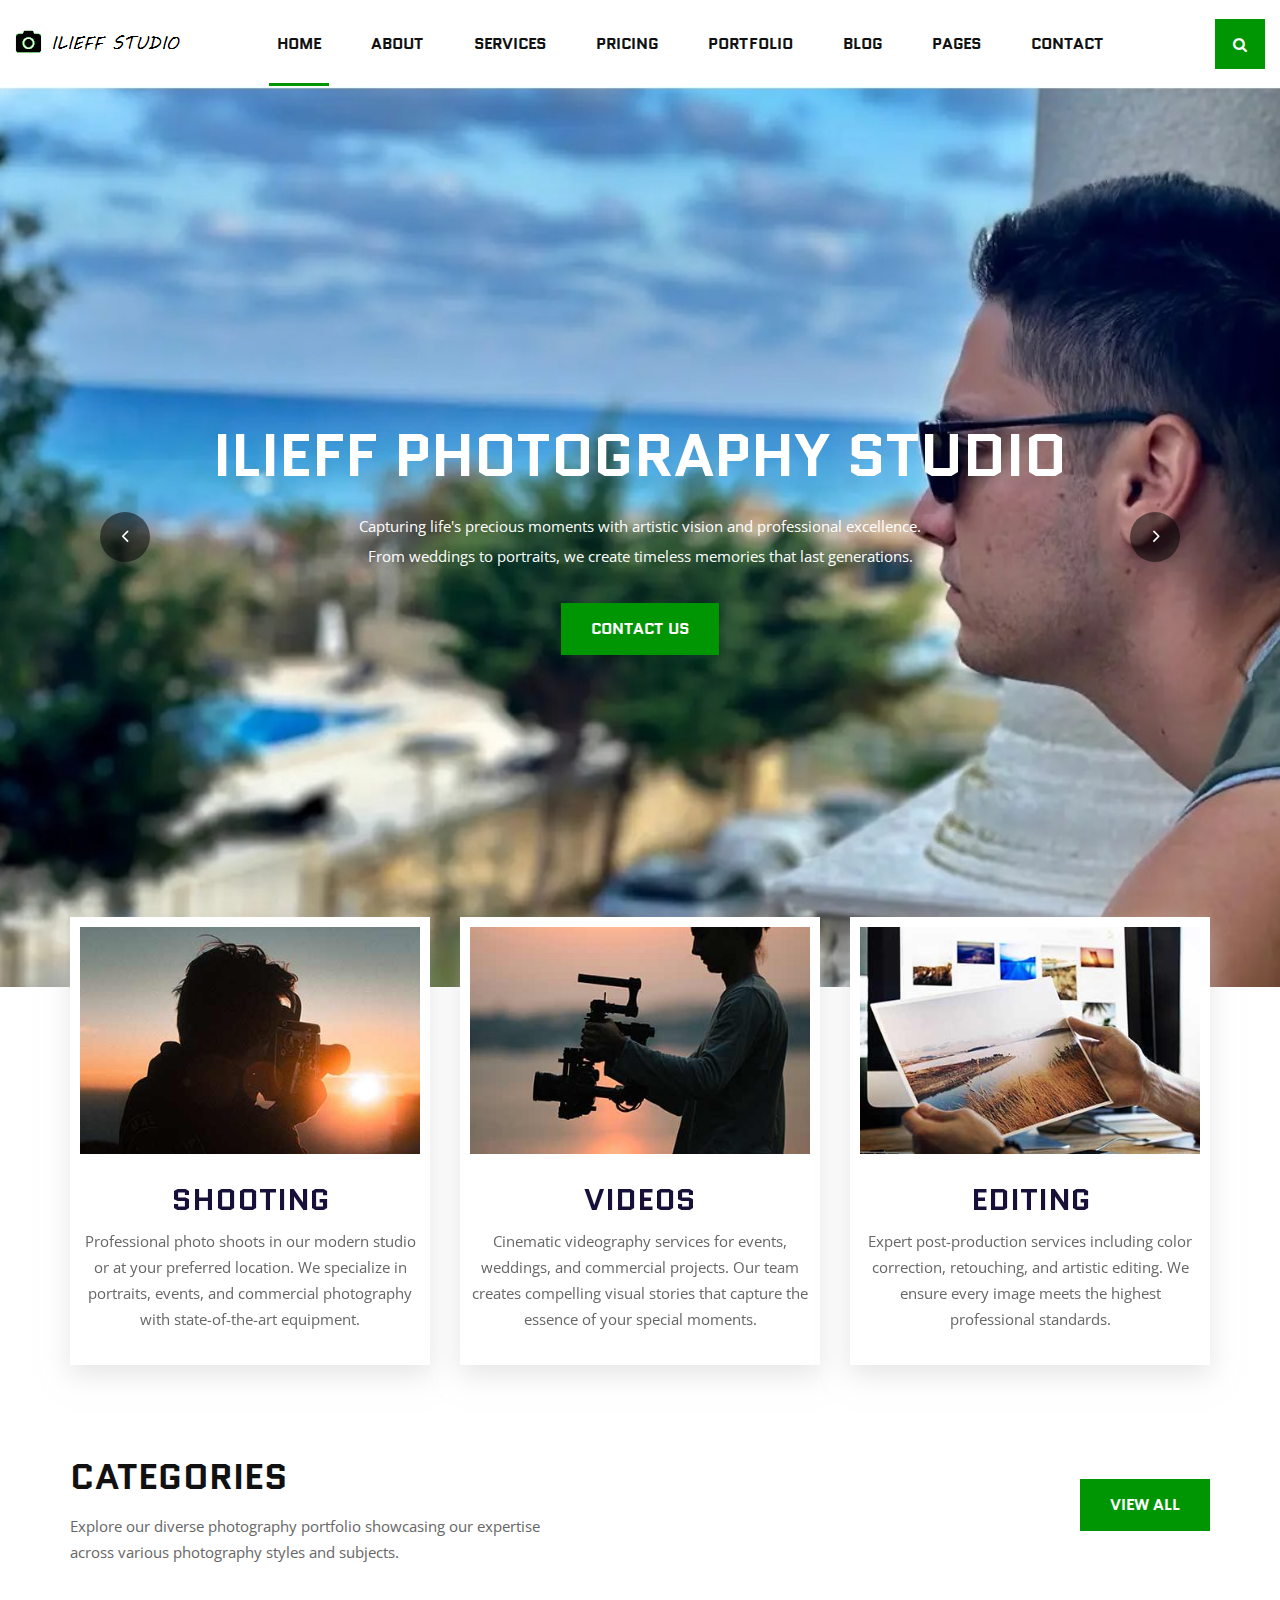
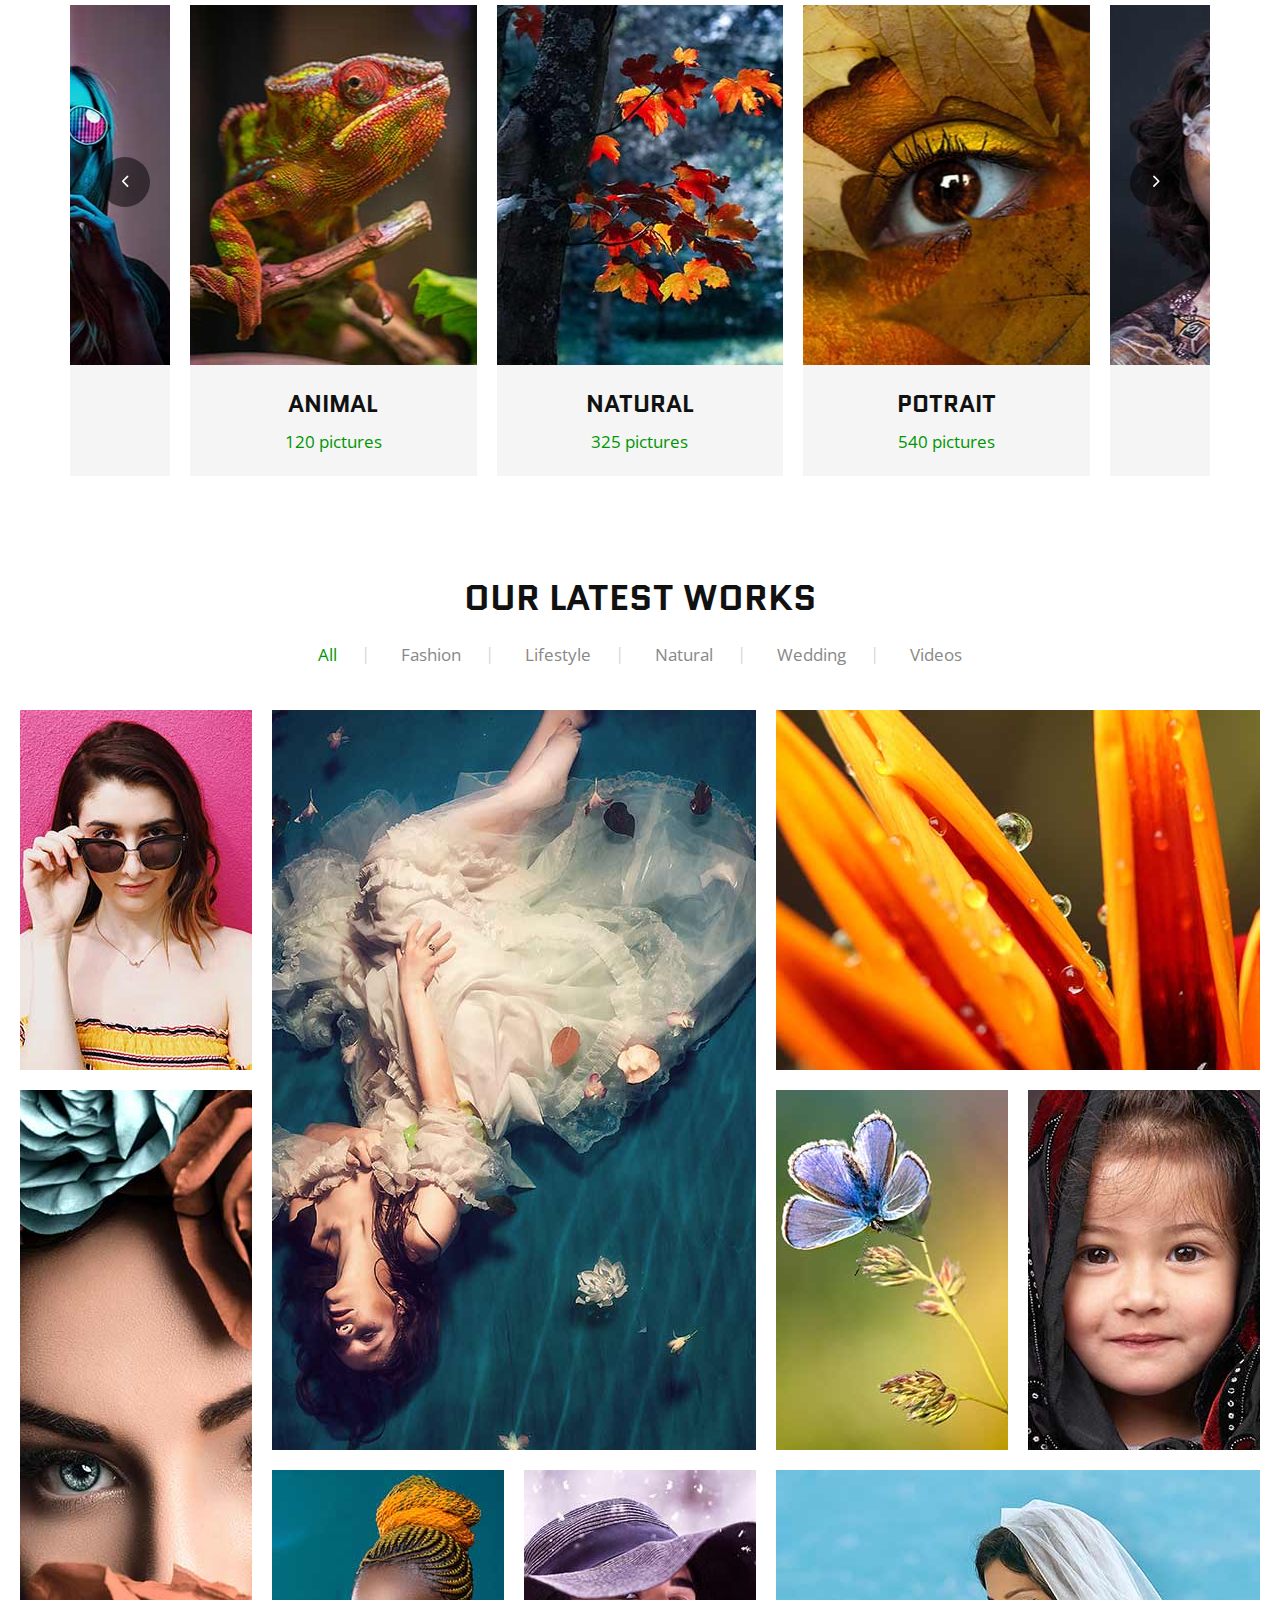
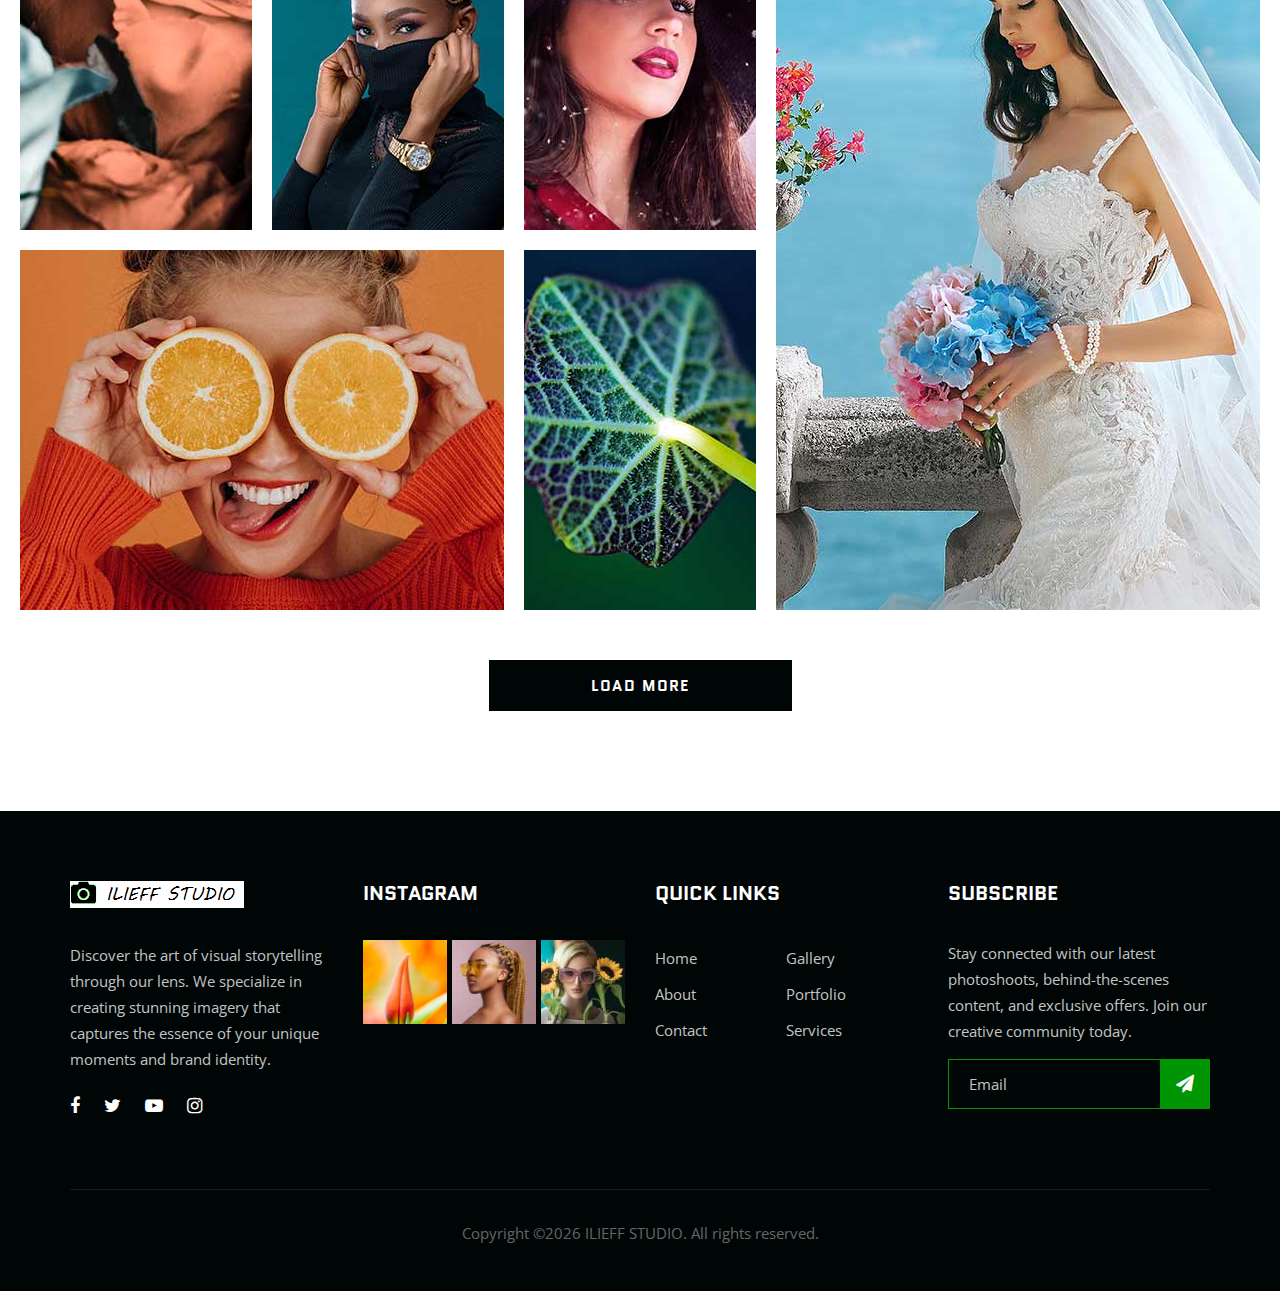
==== commit 27d98fb6: "update" ====
--- a/index.html
+++ b/index.html
@@ -3,11 +3,11 @@
 
 <head>
     <meta charset="UTF-8">
-    <meta name="description" content="Phozogy Template">
-    <meta name="keywords" content="Phozogy, unica, creative, html">
+    <meta name="description" content="ILIEFF STUDIO">
+    <meta name="keywords" content="ILIEFF STUDIO, unica, creative, html">
     <meta name="viewport" content="width=device-width, initial-scale=1.0">
     <meta http-equiv="X-UA-Compatible" content="ie=edge">
-    <title>Phozogy | Template</title>
+    <title>ILIEFF STUDIO</title>
 
     <!-- Google Font -->
     <link href="https://fonts.googleapis.com/css?family=Quantico:400,700&display=swap" rel="stylesheet">
@@ -75,10 +75,9 @@
                     <div class="row">
                         <div class="col-lg-12">
                             <div class="hs-text">
-                                <h2>Photography Studio</h2>
-                                <p>Lorem ipsum dolor sit amet, consectetur adipiscing elit, sed do eiusmod tempor
-                                    incididunt ut labore et<br /> dolore magna aliqua. Quis ipsum suspendisse ultrices
-                                    gravida accumsan lacus vel facilisis.</p>
+                                <h2>ILIEFF PHOTOGRAPHY STUDIO</h2>
+                                <p>Capturing life's precious moments with artistic vision and professional excellence.<br /> 
+                                    From weddings to portraits, we create timeless memories that last generations.</p>
                                 <a href="#" class="primary-btn">Contact us</a>
                             </div>
                         </div>
@@ -90,10 +89,9 @@
                     <div class="row">
                         <div class="col-lg-12">
                             <div class="hs-text">
-                                <h2>Photography Studio</h2>
-                                <p>Lorem ipsum dolor sit amet, consectetur adipiscing elit, sed do eiusmod tempor
-                                    incididunt ut labore et<br /> dolore magna aliqua. Quis ipsum suspendisse ultrices
-                                    gravida accumsan lacus vel facilisis.</p>
+                                <h2>ILIEFF PHOTOGRAPHY STUDIO</h2>
+                                <p>Specializing in creative photography that tells your unique story.<br />
+                                    Professional photography services for all your special moments and commercial needs.</p>
                                 <a href="#" class="primary-btn">Contact us</a>
                             </div>
                         </div>
@@ -112,24 +110,24 @@
                     <div class="services-item">
                         <img src="img/services/service-1.jpg" alt="">
                         <h3>Shooting</h3>
-                        <p>Lorem ipsum dolor sit amet, consectetur adipiscing elit, sed do eiusmod tempor incididunt
-                            magna aliqua. Quis ipsum suspendisse ultrices gravida.</p>
+                        <p>Professional photo shoots in our modern studio or at your preferred location. 
+                            We specialize in portraits, events, and commercial photography with state-of-the-art equipment.</p>
                     </div>
                 </div>
                 <div class="col-lg-4 col-md-6 col-sm-6">
                     <div class="services-item">
                         <img src="img/services/service-2.jpg" alt="">
                         <h3>Videos</h3>
-                        <p>Lorem ipsum dolor sit amet, consectetur adipiscing elit, sed do eiusmod tempor incididunt
-                            magna aliqua. Quis ipsum suspendisse ultrices gravida.</p>
+                        <p>Cinematic videography services for events, weddings, and commercial projects. 
+                            Our team creates compelling visual stories that capture the essence of your special moments.</p>
                     </div>
                 </div>
                 <div class="col-lg-4 col-md-6 col-sm-6">
                     <div class="services-item">
                         <img src="img/services/service-3.jpg" alt="">
                         <h3>Editing</h3>
-                        <p>Lorem ipsum dolor sit amet, consectetur adipiscing elit, sed do eiusmod tempor incididunt
-                            magna aliqua. Quis ipsum suspendisse ultrices gravida.</p>
+                        <p>Expert post-production services including color correction, retouching, and artistic editing. 
+                            We ensure every image meets the highest professional standards.</p>
                     </div>
                 </div>
             </div>
@@ -144,8 +142,8 @@
                 <div class="col-lg-6 col-md-6">
                     <div class="section-title">
                         <h2>Categories</h2>
-                        <p>Lorem ipsum dolor sit amet, consectetur adipiscing elit, sed do<br /> eiusmod tempor
-                            incididunt ut labore et dolore.</p>
+                        <p>Explore our diverse photography portfolio showcasing our expertise<br /> 
+                            across various photography styles and subjects.</p>
                     </div>
                 </div>
                 <div class="col-lg-6 col-md-6">
@@ -318,8 +316,8 @@
                                 <img src="img/f-logo.png" alt="">
                             </a>
                         </div>
-                        <p>Ipsum dolor sit amet, consectetur adipiscing elit, sed do eiusmod tempor incididunt ut labore
-                            et dolore magna aliqua.</p>
+                        <p>Discover the art of visual storytelling through our lens. We specialize in creating stunning 
+                            imagery that captures the essence of your unique moments and brand identity.</p>
                         <div class="fa-social">
                             <a href="#"><i class="fa fa-facebook"></i></a>
                             <a href="#"><i class="fa fa-twitter"></i></a>
@@ -356,7 +354,8 @@
                 <div class="col-lg-3 col-md-6 col-sm-6">
                     <div class="fs-widget">
                         <h5>Subscribe</h5>
-                        <p>Imolor amet consectetur adipiscing elit, sed do eiusmod tempor incididunt.</p>
+                        <p>Stay connected with our latest photoshoots, behind-the-scenes content, and exclusive offers. 
+                            Join our creative community today.</p>
                         <div class="fw-subscribe">
                             <form action="#">
                                 <input type="text" placeholder="Email">
@@ -367,9 +366,7 @@
                 </div>
                 <div class="col-lg-12">
                     <div class="copyright-text">
-                        <p><!-- Link back to Colorlib can't be removed. Template is licensed under CC BY 3.0. -->
-  Copyright &copy;<script>document.write(new Date().getFullYear());</script> All rights reserved | This template is made with <i class="fa fa-heart" aria-hidden="true"></i> by <a href="https://colorlib.com" target="_blank">Colorlib</a>
-  <!-- Link back to Colorlib can't be removed. Template is licensed under CC BY 3.0. --></p>
+                        <p>Copyright &copy;<script>document.write(new Date().getFullYear());</script> ILIEFF STUDIO. All rights reserved.</p>
                     </div>
                 </div>
             </div>
--- a/css/style.css
+++ b/css/style.css
@@ -1,6 +1,6 @@
 /******************************************************************
-  Template Name: Phozogy
-  Description:  Phozogy photography HTML Template
+  Template Name: Ilieff
+  Description:  Ilieff photography HTML Template
   Author: Colorlib
   Author URI: https://colorlib.com
   Version: 1.0
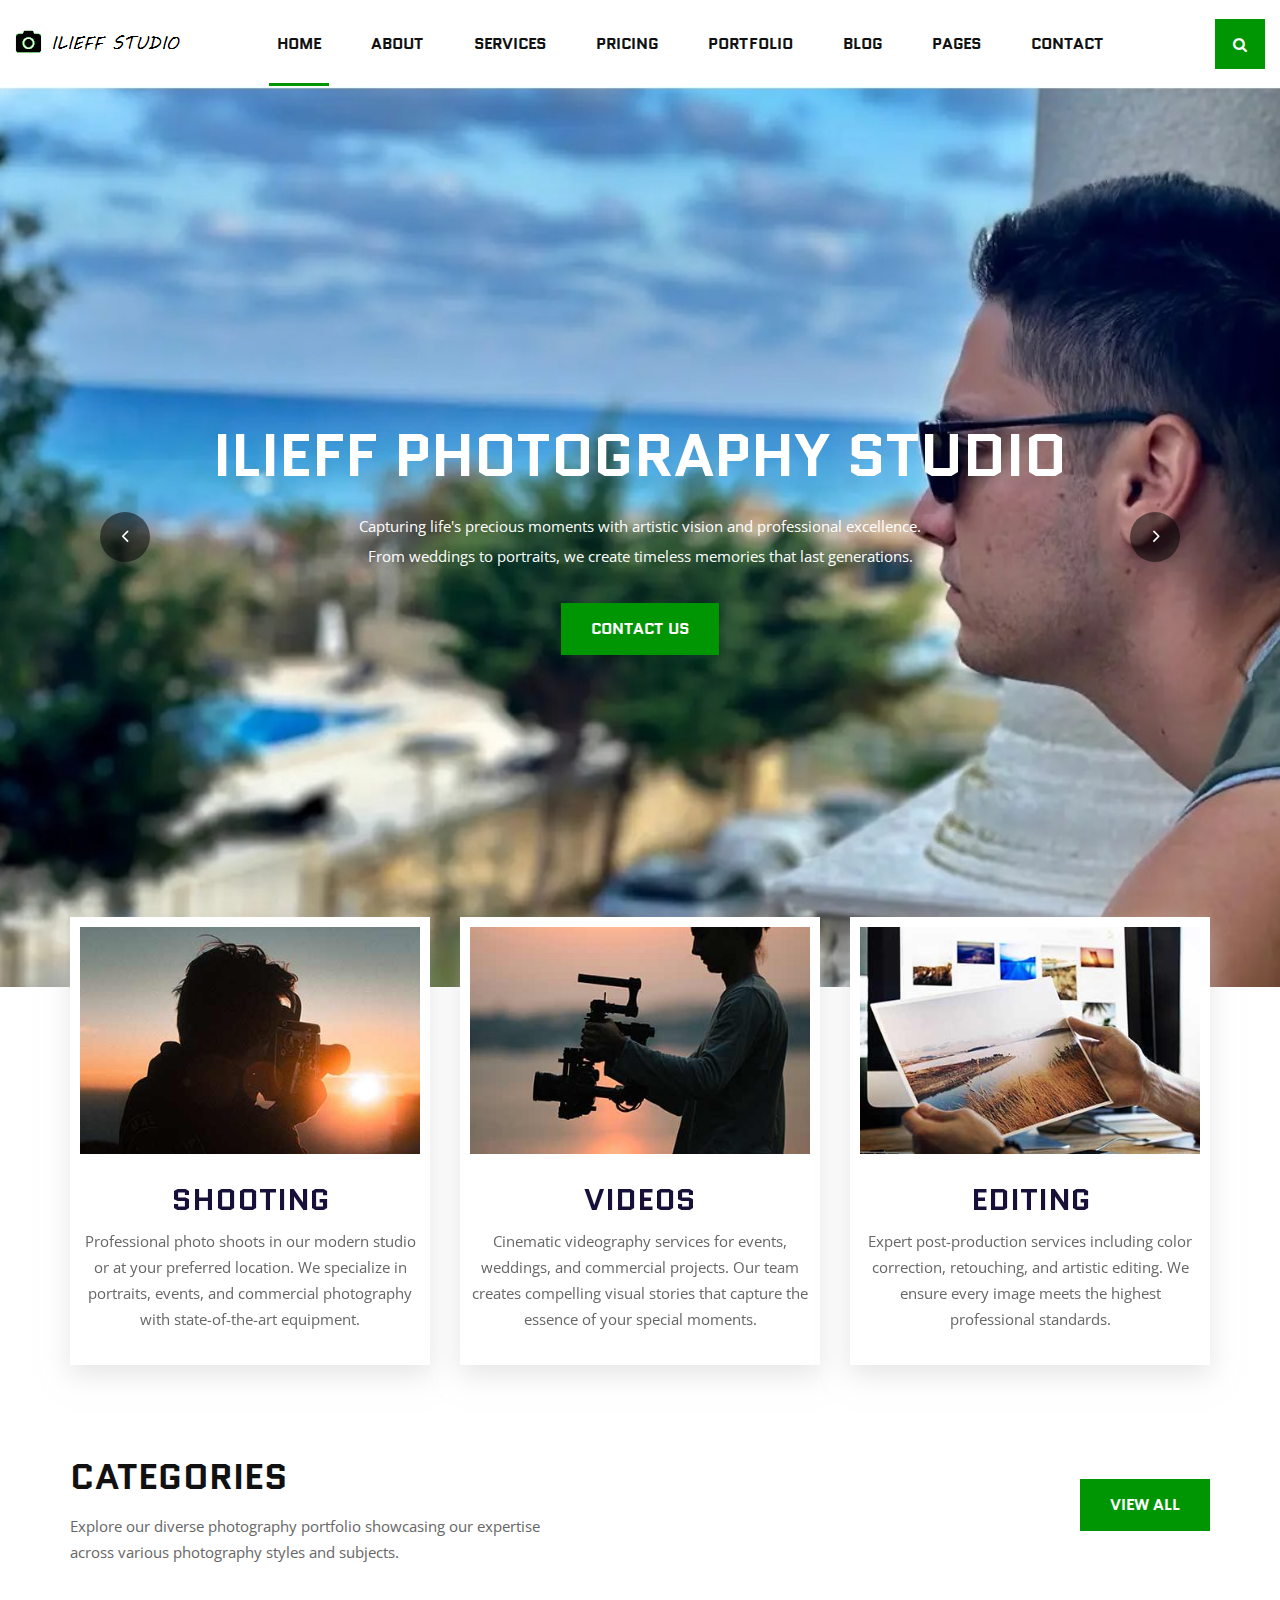
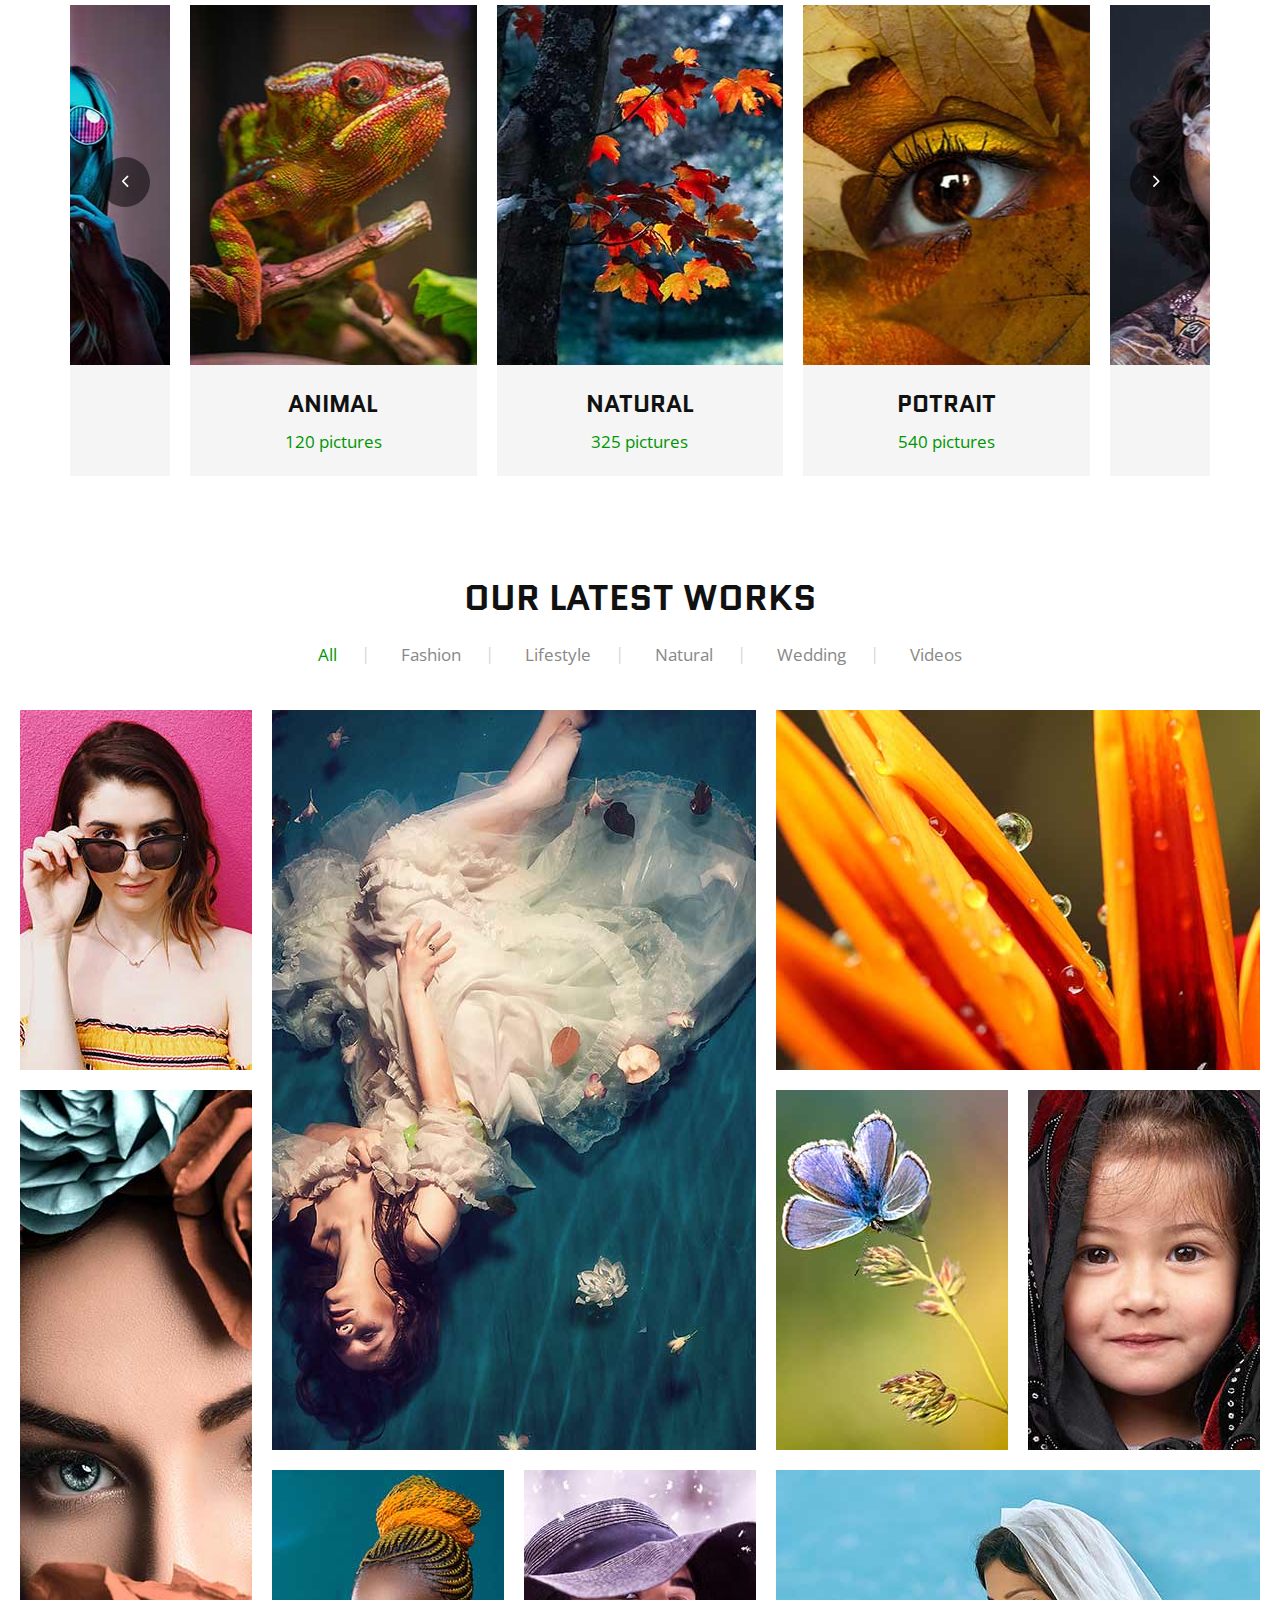
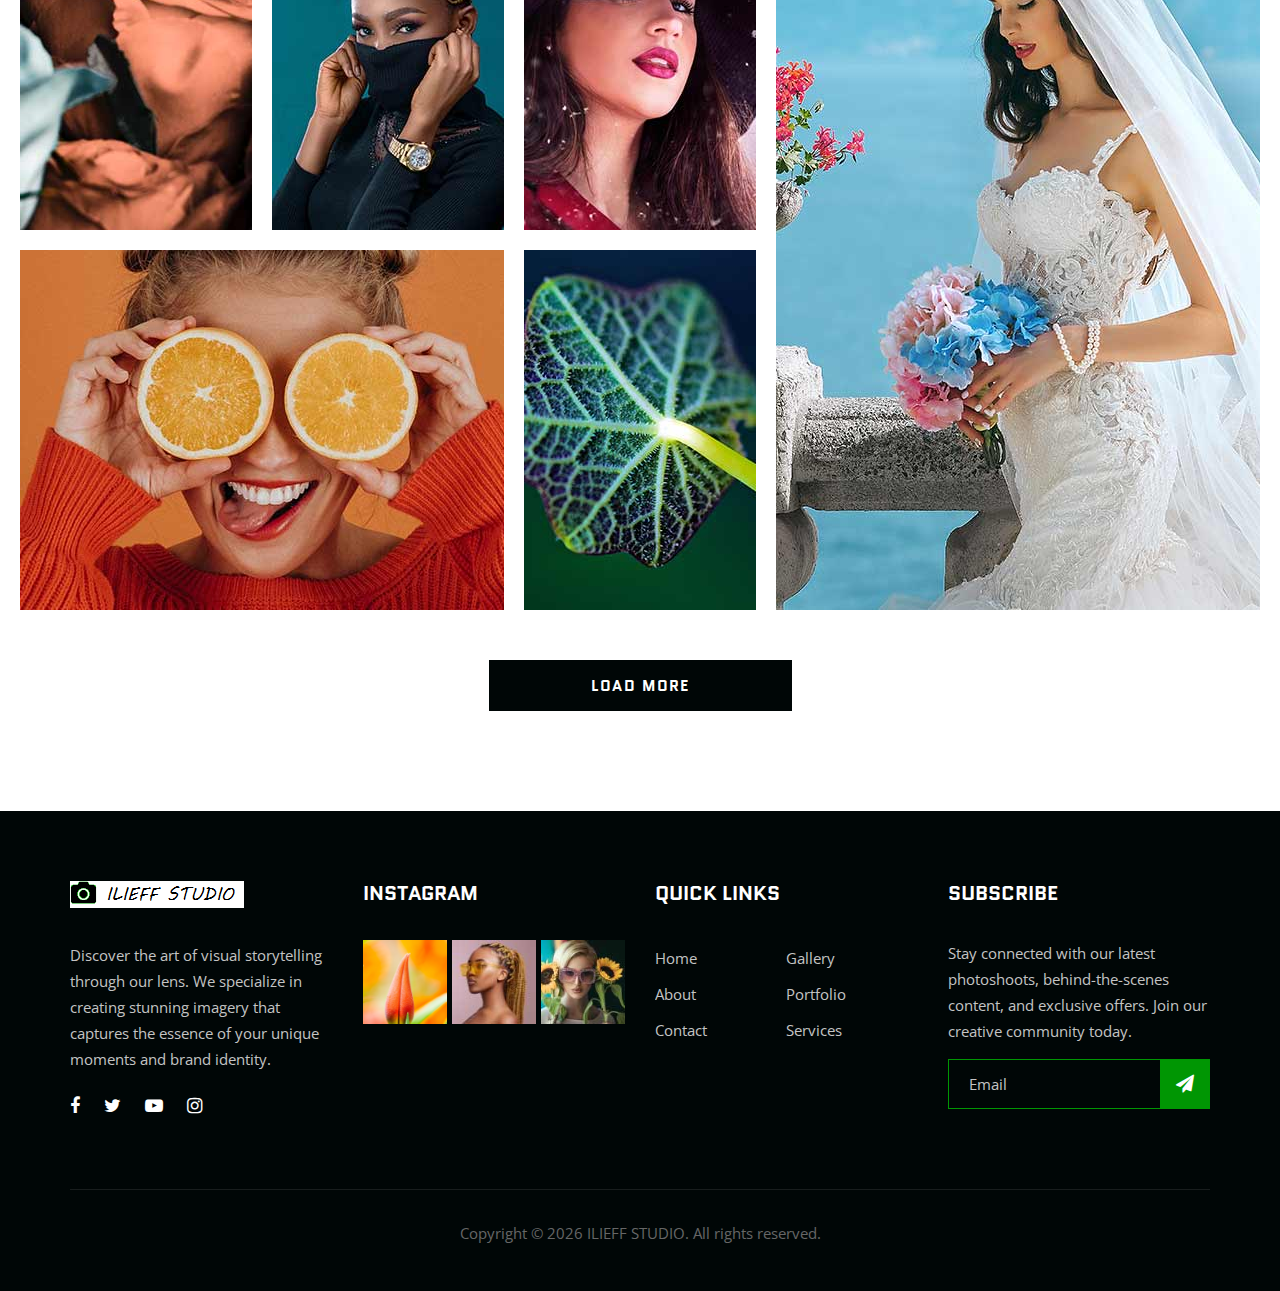
==== commit 6248cd83: "fix image sizing" ====
--- a/index.html
+++ b/index.html
@@ -21,6 +21,42 @@
     <link rel="stylesheet" href="css/magnific-popup.css" type="text/css">
     <link rel="stylesheet" href="css/slicknav.min.css" type="text/css">
     <link rel="stylesheet" href="css/style.css" type="text/css">
+
+    <!-- Mobile-specific styles -->
+    <style>
+        @media only screen and (max-width: 767px) {
+            .hs-item.set-bg {
+                background-size: contain !important;
+                background-repeat: no-repeat !important;
+                height: 50vh !important;
+                max-height: 400px !important;
+                background-color: #000 !important;
+            }
+
+            .hs-text {
+                padding-top: 50px !important;
+            }
+
+            .hs-text h2 {
+                font-size: 24px !important;
+                margin-bottom: 15px !important;
+            }
+
+            .hs-text p {
+                font-size: 14px !important;
+                margin-bottom: 20px !important;
+            }
+
+            .portfolio-filter {
+                padding: 0 15px !important;
+            }
+
+            .pf-item {
+                width: 100% !important;
+                margin-bottom: 20px !important;
+            }
+        }
+    </style>
 </head>
 
 <body>
@@ -76,7 +112,8 @@
                         <div class="col-lg-12">
                             <div class="hs-text">
                                 <h2>ILIEFF PHOTOGRAPHY STUDIO</h2>
-                                <p>Capturing life's precious moments with artistic vision and professional excellence.<br /> 
+                                <p>Capturing life's precious moments with artistic vision and professional
+                                    excellence.<br />
                                     From weddings to portraits, we create timeless memories that last generations.</p>
                                 <a href="#" class="primary-btn">Contact us</a>
                             </div>
@@ -91,7 +128,8 @@
                             <div class="hs-text">
                                 <h2>ILIEFF PHOTOGRAPHY STUDIO</h2>
                                 <p>Specializing in creative photography that tells your unique story.<br />
-                                    Professional photography services for all your special moments and commercial needs.</p>
+                                    Professional photography services for all your special moments and commercial needs.
+                                </p>
                                 <a href="#" class="primary-btn">Contact us</a>
                             </div>
                         </div>
@@ -110,23 +148,25 @@
                     <div class="services-item">
                         <img src="img/services/service-1.jpg" alt="">
                         <h3>Shooting</h3>
-                        <p>Professional photo shoots in our modern studio or at your preferred location. 
-                            We specialize in portraits, events, and commercial photography with state-of-the-art equipment.</p>
+                        <p>Professional photo shoots in our modern studio or at your preferred location.
+                            We specialize in portraits, events, and commercial photography with state-of-the-art
+                            equipment.</p>
                     </div>
                 </div>
                 <div class="col-lg-4 col-md-6 col-sm-6">
                     <div class="services-item">
                         <img src="img/services/service-2.jpg" alt="">
                         <h3>Videos</h3>
-                        <p>Cinematic videography services for events, weddings, and commercial projects. 
-                            Our team creates compelling visual stories that capture the essence of your special moments.</p>
+                        <p>Cinematic videography services for events, weddings, and commercial projects.
+                            Our team creates compelling visual stories that capture the essence of your special moments.
+                        </p>
                     </div>
                 </div>
                 <div class="col-lg-4 col-md-6 col-sm-6">
                     <div class="services-item">
                         <img src="img/services/service-3.jpg" alt="">
                         <h3>Editing</h3>
-                        <p>Expert post-production services including color correction, retouching, and artistic editing. 
+                        <p>Expert post-production services including color correction, retouching, and artistic editing.
                             We ensure every image meets the highest professional standards.</p>
                     </div>
                 </div>
@@ -142,7 +182,7 @@
                 <div class="col-lg-6 col-md-6">
                     <div class="section-title">
                         <h2>Categories</h2>
-                        <p>Explore our diverse photography portfolio showcasing our expertise<br /> 
+                        <p>Explore our diverse photography portfolio showcasing our expertise<br />
                             across various photography styles and subjects.</p>
                     </div>
                 </div>
@@ -215,9 +255,10 @@
         <div class="container-fluid">
             <div class="row">
                 <div class="col-lg-12 p-0">
-                    <div class="portfolio-filter">
+                    <div class="portfolio-filter d-flex justify-content-center flex-wrap">
                         <div class="pf-item set-bg fashion" data-setbg="img/portfolio/pf-1.jpg">
-                            <a href="img/portfolio/pf-1.jpg" class="pf-icon image-popup"><span class="icon_plus"></span></a>
+                            <a href="img/portfolio/pf-1.jpg" class="pf-icon image-popup"><span
+                                    class="icon_plus"></span></a>
                             <div class="pf-text">
                                 <h4>COLORS SPEAK</h4>
                                 <span>Fashion</span>
@@ -225,63 +266,72 @@
                         </div>
                         <div class="pf-item large-width large-height set-bg lifestyle"
                             data-setbg="img/portfolio/pf-2.jpg">
-                            <a href="img/portfolio/pf-2.jpg" class="pf-icon image-popup"><span class="icon_plus"></span></a>
+                            <a href="img/portfolio/pf-2.jpg" class="pf-icon image-popup"><span
+                                    class="icon_plus"></span></a>
                             <div class="pf-text">
                                 <h4>COLORS SPEAK</h4>
                                 <span>Fashion</span>
                             </div>
                         </div>
                         <div class="pf-item large-width set-bg natural" data-setbg="img/portfolio/pf-3.jpg">
-                            <a href="img/portfolio/pf-3.jpg" class="pf-icon image-popup"><span class="icon_plus"></span></a>
+                            <a href="img/portfolio/pf-3.jpg" class="pf-icon image-popup"><span
+                                    class="icon_plus"></span></a>
                             <div class="pf-text">
                                 <h4>COLORS SPEAK</h4>
                                 <span>Fashion</span>
                             </div>
                         </div>
                         <div class="pf-item large-height set-bg wedding" data-setbg="img/portfolio/pf-4.jpg">
-                            <a href="img/portfolio/pf-4.jpg" class="pf-icon image-popup"><span class="icon_plus"></span></a>
+                            <a href="img/portfolio/pf-4.jpg" class="pf-icon image-popup"><span
+                                    class="icon_plus"></span></a>
                             <div class="pf-text">
                                 <h4>COLORS SPEAK</h4>
                                 <span>Fashion</span>
                             </div>
                         </div>
                         <div class="pf-item set-bg lifestyle" data-setbg="img/portfolio/pf-7.jpg">
-                            <a href="img/portfolio/pf-7.jpg" class="pf-icon image-popup"><span class="icon_plus"></span></a>
+                            <a href="img/portfolio/pf-7.jpg" class="pf-icon image-popup"><span
+                                    class="icon_plus"></span></a>
                             <div class="pf-text">
                                 <h4>COLORS SPEAK</h4>
                                 <span>Fashion</span>
                             </div>
                         </div>
                         <div class="pf-item set-bg natural" data-setbg="img/portfolio/pf-8.jpg">
-                            <a href="img/portfolio/pf-8.jpg" class="pf-icon image-popup"><span class="icon_plus"></span></a>
+                            <a href="img/portfolio/pf-8.jpg" class="pf-icon image-popup"><span
+                                    class="icon_plus"></span></a>
                             <div class="pf-text">
                                 <h4>COLORS SPEAK</h4>
                                 <span>Fashion</span>
                             </div>
                         </div>
                         <div class="pf-item set-bg videos" data-setbg="img/portfolio/pf-5.jpg">
-                            <a href="img/portfolio/pf-5.jpg" class="pf-icon image-popup"><span class="icon_plus"></span></a>
+                            <a href="img/portfolio/pf-5.jpg" class="pf-icon image-popup"><span
+                                    class="icon_plus"></span></a>
                             <div class="pf-text">
                                 <h4>COLORS SPEAK</h4>
                                 <span>Fashion</span>
                             </div>
                         </div>
                         <div class="pf-item set-bg fashion" data-setbg="img/portfolio/pf-6.jpg">
-                            <a href="img/portfolio/pf-6.jpg" class="pf-icon image-popup"><span class="icon_plus"></span></a>
+                            <a href="img/portfolio/pf-6.jpg" class="pf-icon image-popup"><span
+                                    class="icon_plus"></span></a>
                             <div class="pf-text">
                                 <h4>COLORS SPEAK</h4>
                                 <span>Fashion</span>
                             </div>
                         </div>
                         <div class="pf-item large-width set-bg videos" data-setbg="img/portfolio/pf-10.jpg">
-                            <a href="img/portfolio/pf-10.jpg" class="pf-icon image-popup"><span class="icon_plus"></span></a>
+                            <a href="img/portfolio/pf-10.jpg" class="pf-icon image-popup"><span
+                                    class="icon_plus"></span></a>
                             <div class="pf-text">
                                 <h4>COLORS SPEAK</h4>
                                 <span>Fashion</span>
                             </div>
                         </div>
                         <div class="pf-item set-bg fashion" data-setbg="img/portfolio/pf-11.jpg">
-                            <a href="img/portfolio/pf-11.jpg" class="pf-icon image-popup"><span class="icon_plus"></span></a>
+                            <a href="img/portfolio/pf-11.jpg" class="pf-icon image-popup"><span
+                                    class="icon_plus"></span></a>
                             <div class="pf-text">
                                 <h4>COLORS SPEAK</h4>
                                 <span>Fashion</span>
@@ -289,7 +339,8 @@
                         </div>
                         <div class="pf-item large-width large-height set-bg wedding"
                             data-setbg="img/portfolio/pf-9.jpg">
-                            <a href="img/portfolio/pf-9.jpg" class="pf-icon image-popup"><span class="icon_plus"></span></a>
+                            <a href="img/portfolio/pf-9.jpg" class="pf-icon image-popup"><span
+                                    class="icon_plus"></span></a>
                             <div class="pf-text">
                                 <h4>COLORS SPEAK</h4>
                                 <span>Fashion</span>
@@ -316,7 +367,7 @@
                                 <img src="img/f-logo.png" alt="">
                             </a>
                         </div>
-                        <p>Discover the art of visual storytelling through our lens. We specialize in creating stunning 
+                        <p>Discover the art of visual storytelling through our lens. We specialize in creating stunning
                             imagery that captures the essence of your unique moments and brand identity.</p>
                         <div class="fa-social">
                             <a href="#"><i class="fa fa-facebook"></i></a>
@@ -354,7 +405,7 @@
                 <div class="col-lg-3 col-md-6 col-sm-6">
                     <div class="fs-widget">
                         <h5>Subscribe</h5>
-                        <p>Stay connected with our latest photoshoots, behind-the-scenes content, and exclusive offers. 
+                        <p>Stay connected with our latest photoshoots, behind-the-scenes content, and exclusive offers.
                             Join our creative community today.</p>
                         <div class="fw-subscribe">
                             <form action="#">
@@ -366,7 +417,10 @@
                 </div>
                 <div class="col-lg-12">
                     <div class="copyright-text">
-                        <p>Copyright &copy;<script>document.write(new Date().getFullYear());</script> ILIEFF STUDIO. All rights reserved.</p>
+                        <p>Copyright &copy;
+                            <script>document.write(new Date().getFullYear());</script> ILIEFF STUDIO. All rights
+                            reserved.
+                        </p>
                     </div>
                 </div>
             </div>
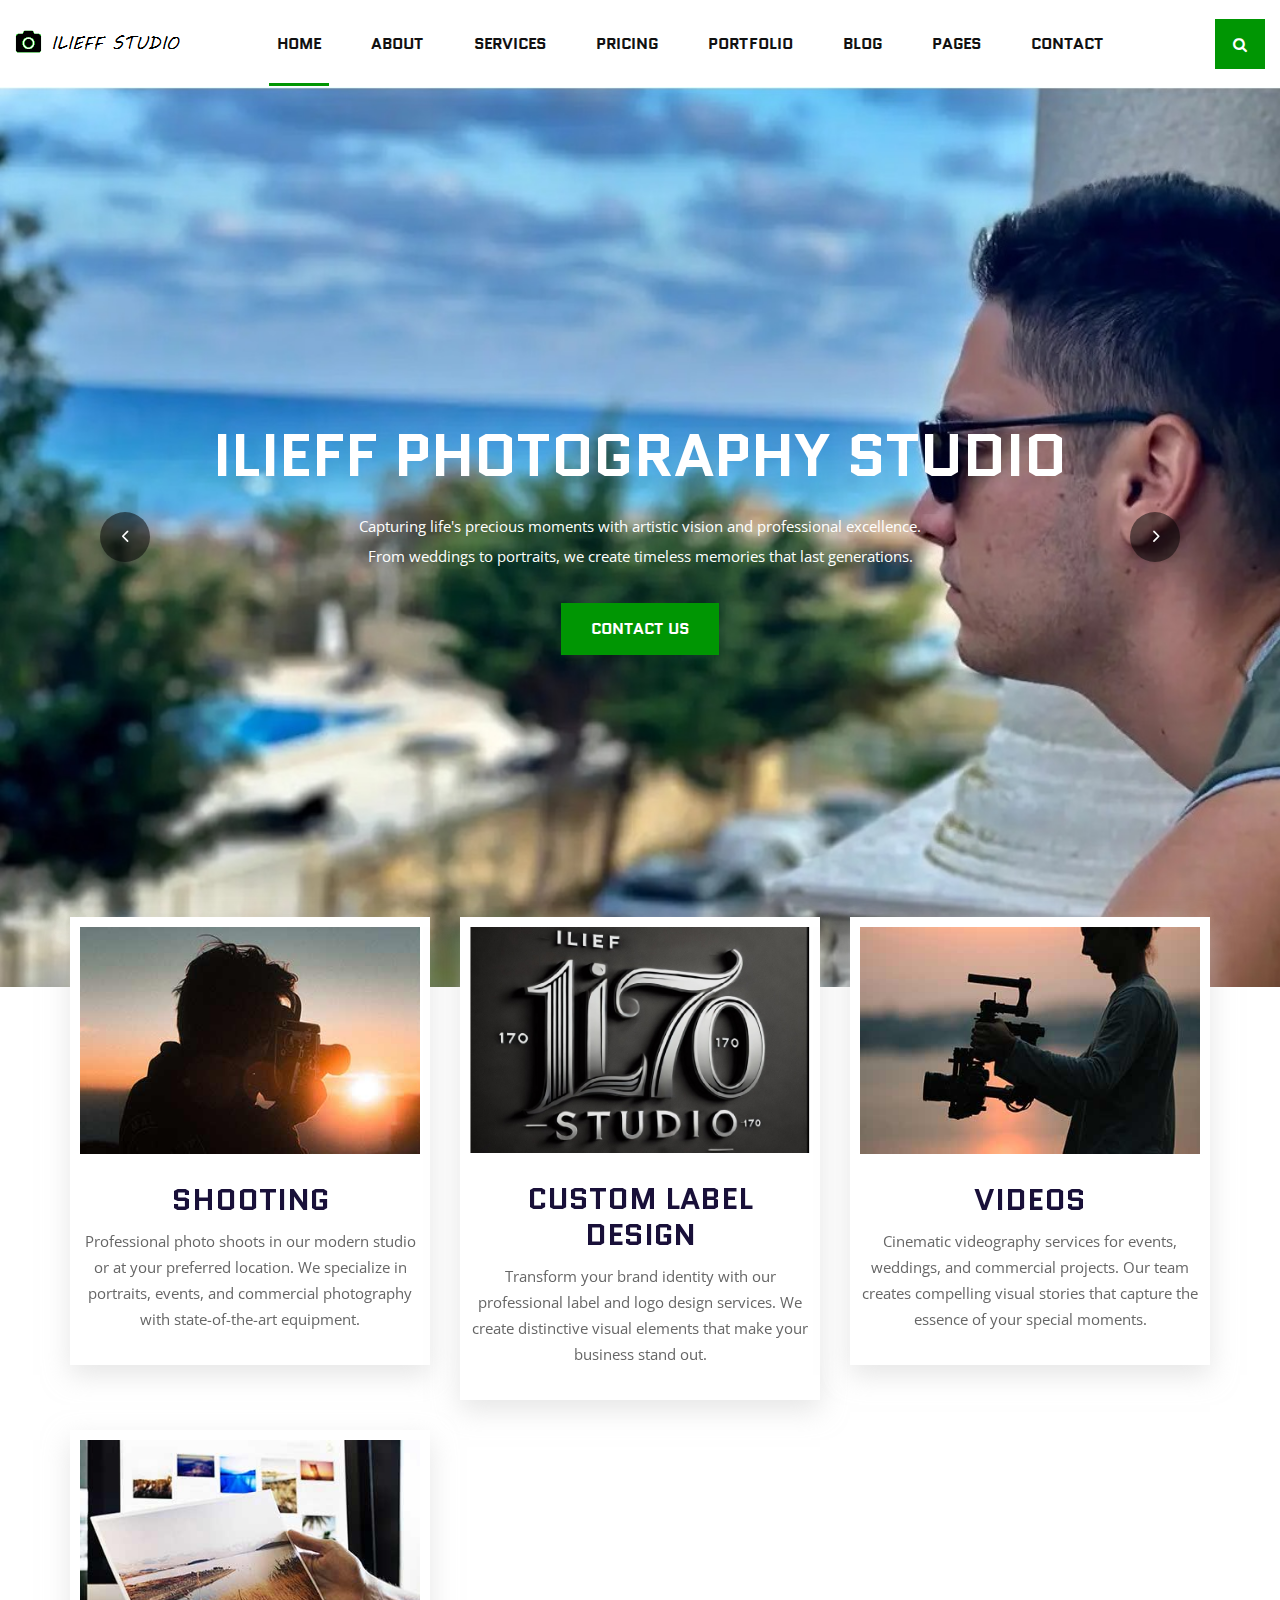
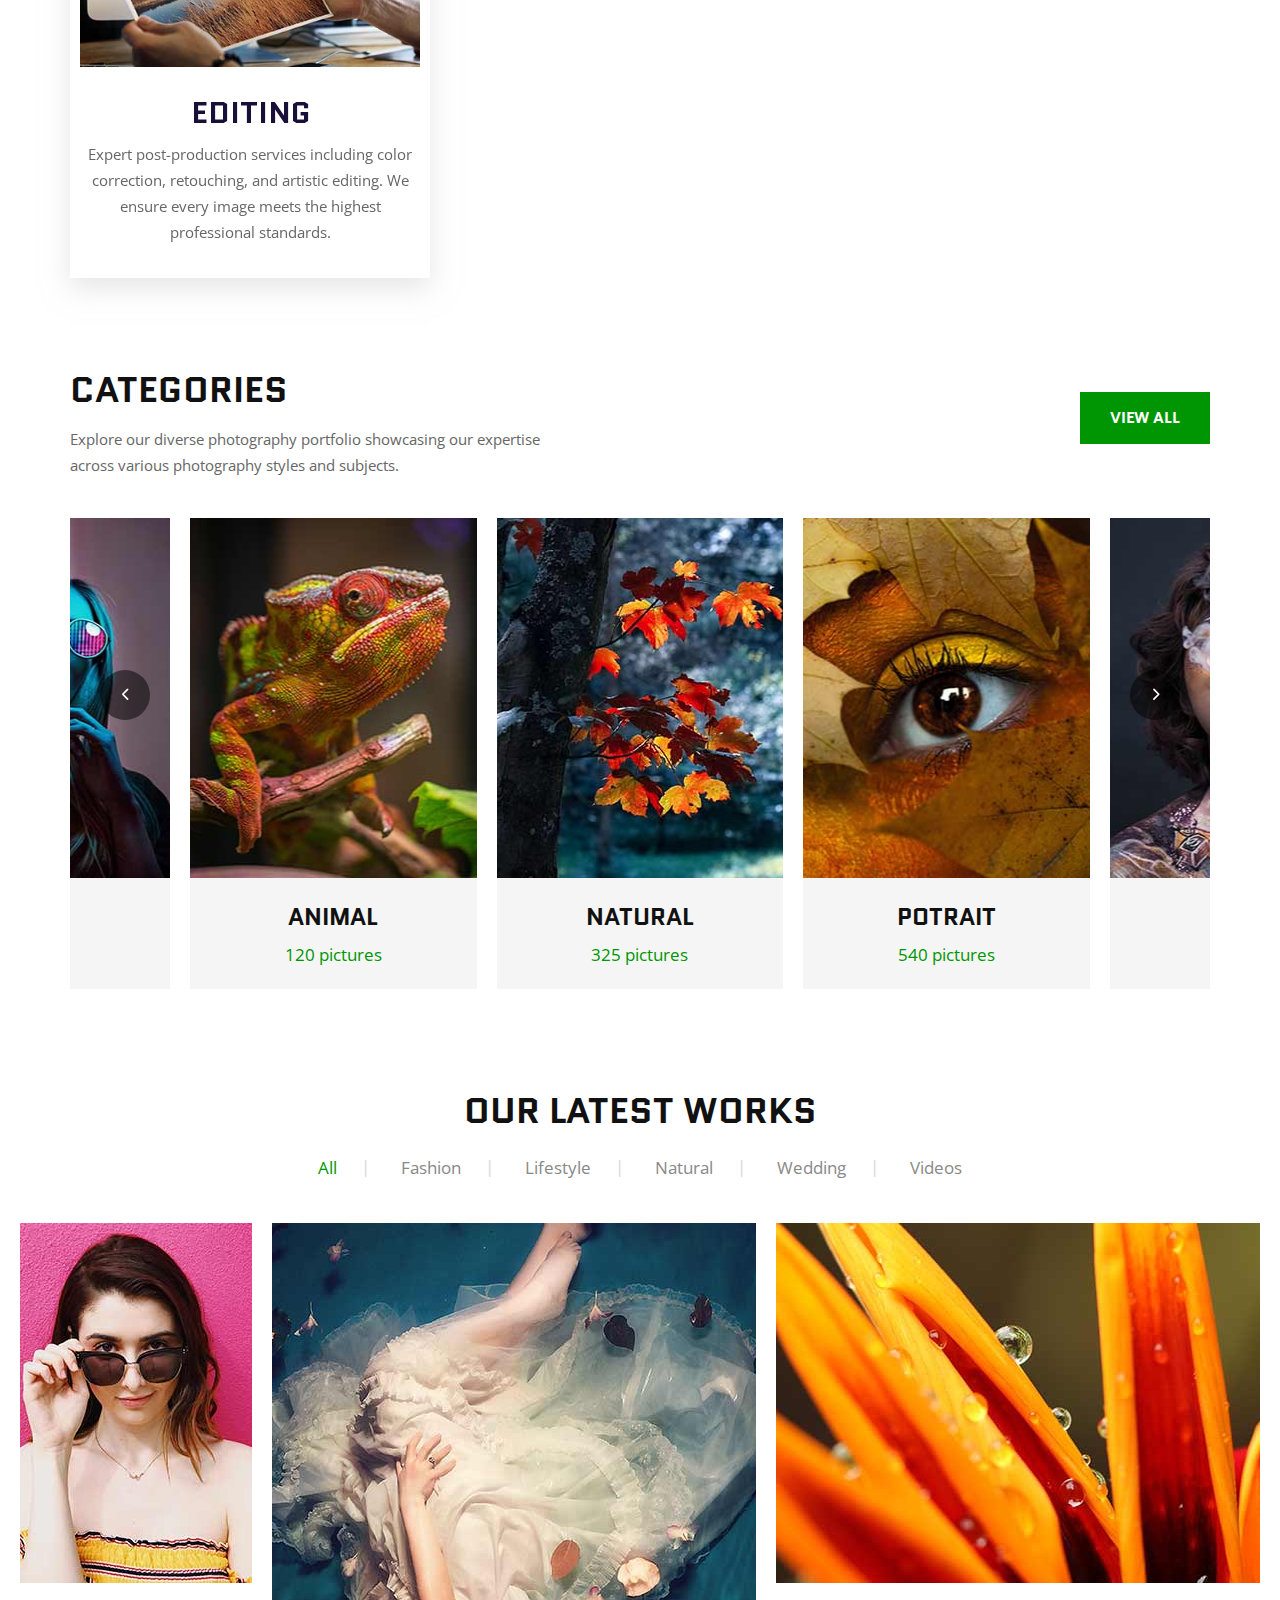
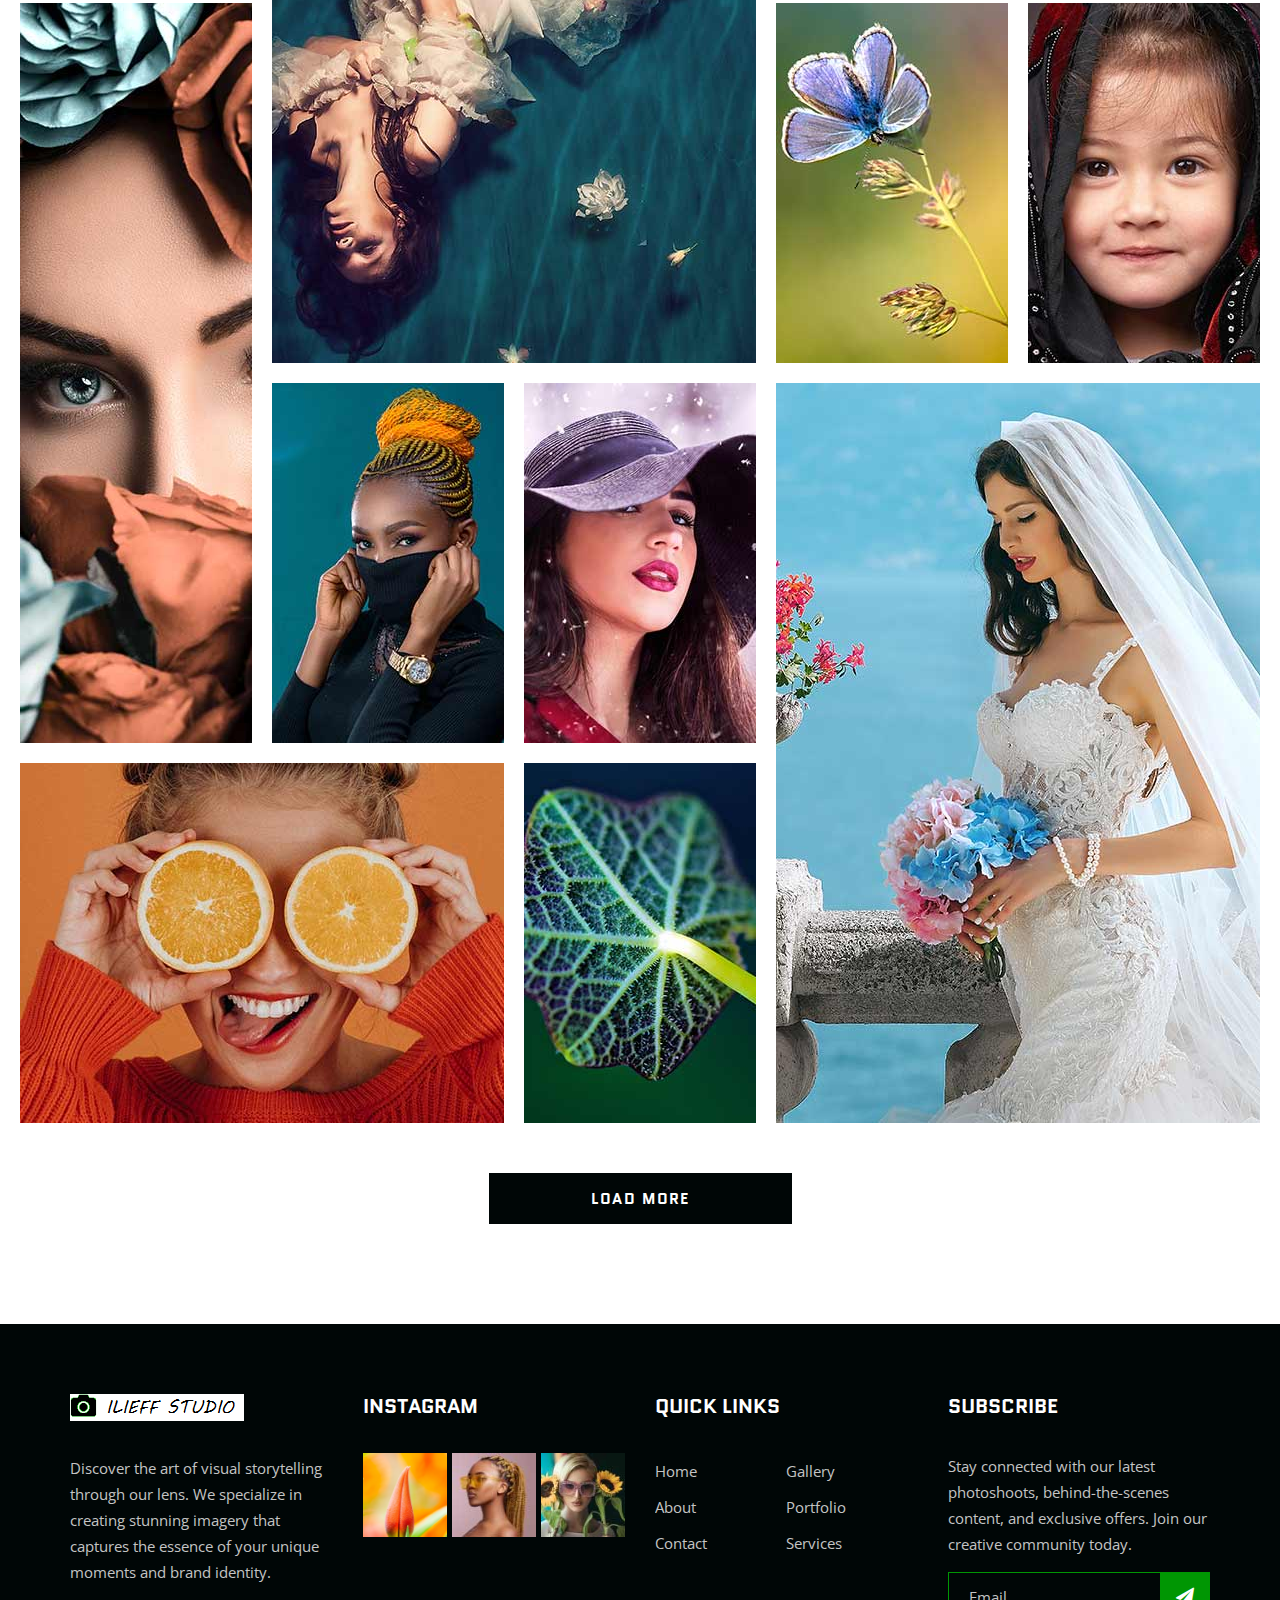
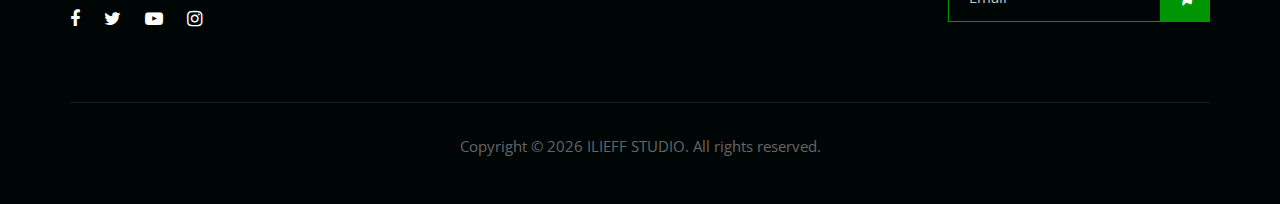
==== commit 4cc7ba4a: "add another section" ====
--- a/index.html
+++ b/index.html
@@ -26,20 +26,21 @@
     <style>
         @media only screen and (max-width: 767px) {
             .hs-item.set-bg {
-                background-size: contain !important;
+                background-size: cover !important;
                 background-repeat: no-repeat !important;
-                height: 50vh !important;
-                max-height: 400px !important;
+                height: 45vh !important;
+                max-height: 350px !important;
                 background-color: #000 !important;
             }
 
             .hs-text {
-                padding-top: 50px !important;
+                padding-top: 80px !important;
             }
 
             .hs-text h2 {
                 font-size: 24px !important;
                 margin-bottom: 15px !important;
+                margin-top: 20px !important;
             }
 
             .hs-text p {
@@ -53,6 +54,30 @@
 
             .pf-item {
                 width: 100% !important;
+                margin-bottom: 20px !important;
+            }
+
+            /* Fix services section overlap on mobile */
+            .hero-section {
+                margin-bottom: 45px !important;
+            }
+
+            .services-section.spad {
+                padding-top: 45px !important;
+            }
+
+            /* Categories section mobile adjustments */
+            .categories-section .section-title {
+                text-align: center !important;
+                margin-bottom: 30px !important;
+            }
+
+            .categories-section .section-title p {
+                text-align: center !important;
+            }
+
+            .categories-section .right-btn {
+                text-align: center !important;
                 margin-bottom: 20px !important;
             }
         }
@@ -155,10 +180,19 @@
                 </div>
                 <div class="col-lg-4 col-md-6 col-sm-6">
                     <div class="services-item">
+                        <img src="img/services/service-label.jpg" alt="Label Design Service" class="img-fluid">
+                        <h3>Custom Label Design</h3>
+                        <p>Transform your brand identity with our professional label and logo design services.
+                            We create distinctive visual elements that make your business stand out.</p>
+                    </div>
+                </div>
+                <div class="col-lg-4 col-md-6 col-sm-6">
+                    <div class="services-item">
                         <img src="img/services/service-2.jpg" alt="">
                         <h3>Videos</h3>
                         <p>Cinematic videography services for events, weddings, and commercial projects.
-                            Our team creates compelling visual stories that capture the essence of your special moments.
+                            Our team creates compelling visual stories that capture the essence of your special
+                            moments.
                         </p>
                     </div>
                 </div>
@@ -166,7 +200,8 @@
                     <div class="services-item">
                         <img src="img/services/service-3.jpg" alt="">
                         <h3>Editing</h3>
-                        <p>Expert post-production services including color correction, retouching, and artistic editing.
+                        <p>Expert post-production services including color correction, retouching, and artistic
+                            editing.
                             We ensure every image meets the highest professional standards.</p>
                     </div>
                 </div>
